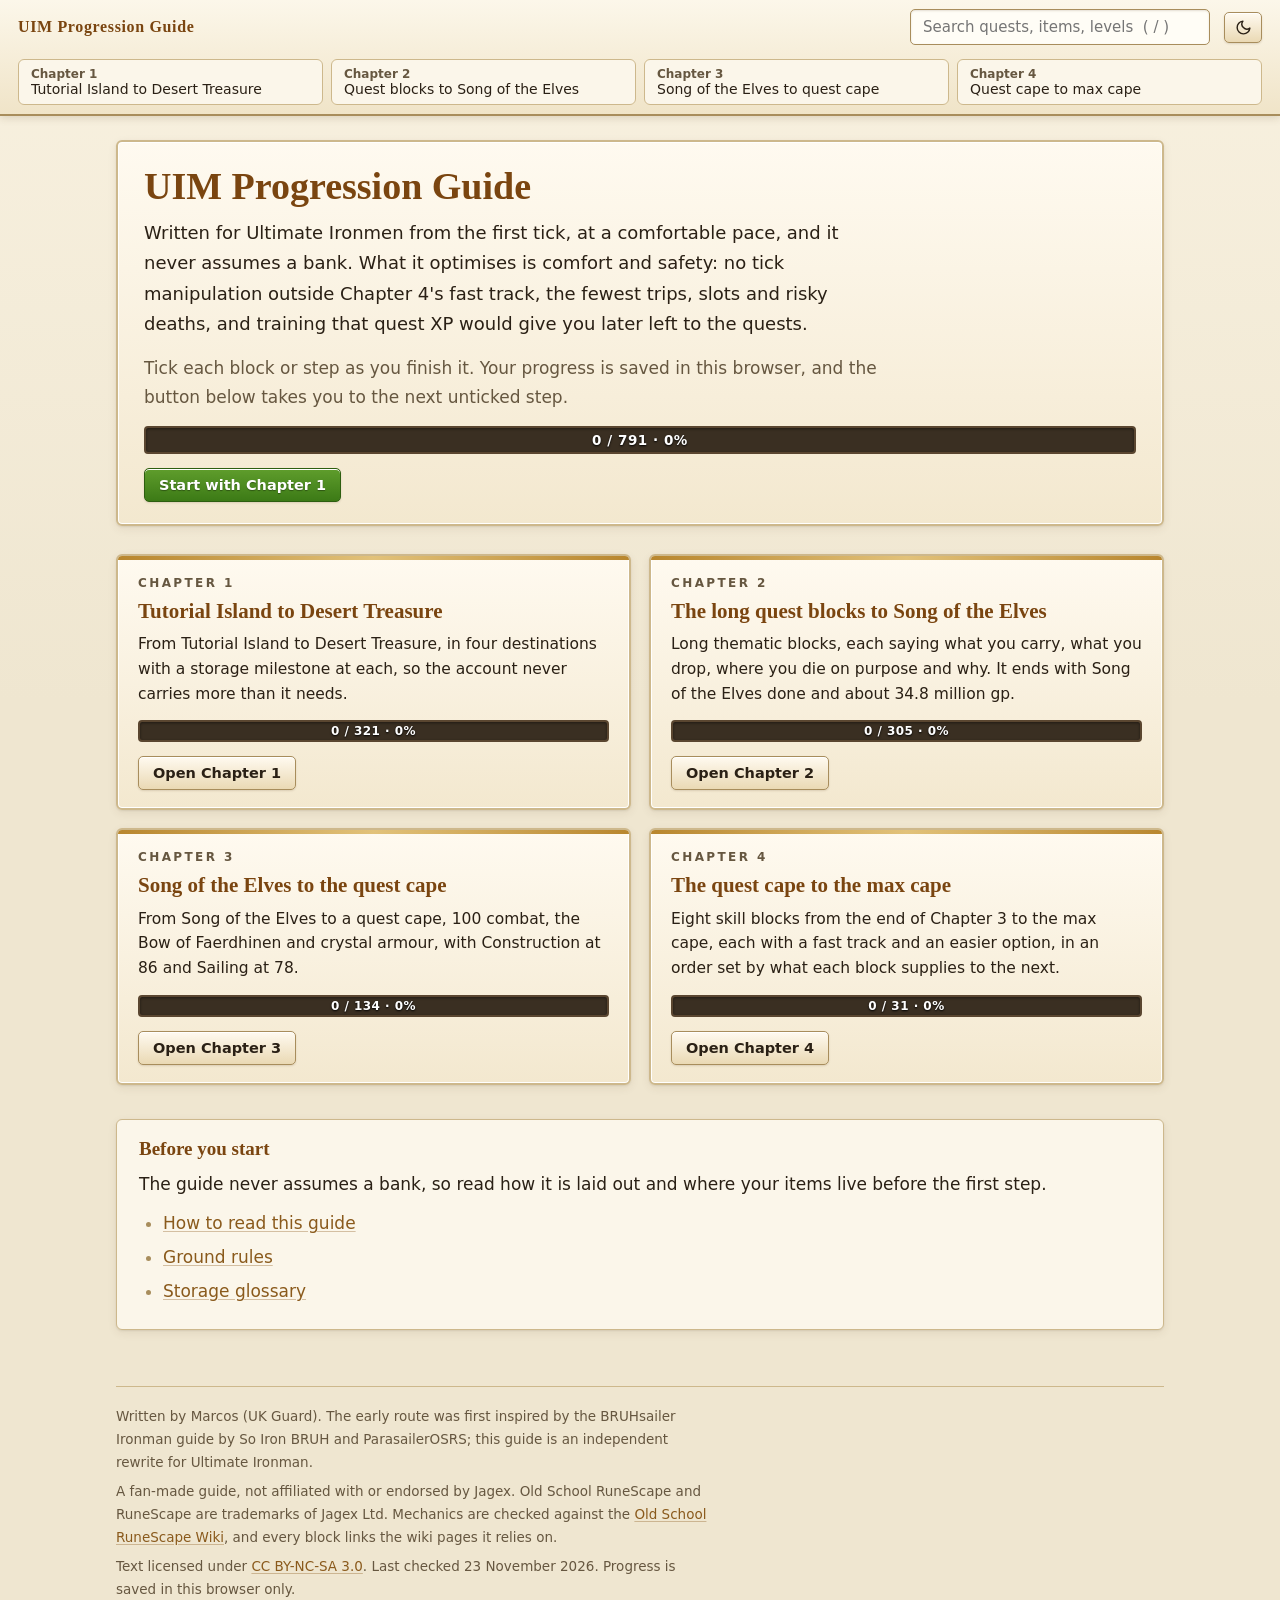
==== index.html @ a01e27e1 "Publish UIM Progression Guide (chapters 1-4) for GitHub Pages Co-Authored-By: Claude Haiku 5.5 <nore" ====
<!DOCTYPE html>
<html lang="en">
<head>
<meta charset="utf-8">
<meta http-equiv="Content-Security-Policy" content="default-src 'self'; script-src 'self'; style-src 'self' https://fonts.googleapis.com; font-src https://fonts.gstatic.com; img-src 'self' data:; connect-src 'self'; object-src 'none'; base-uri 'none'; form-action 'none'; upgrade-insecure-requests">
<meta name="referrer" content="strict-origin-when-cross-origin">
<meta name="viewport" content="width=device-width, initial-scale=1">
<title>UIM Progression Guide: Ultimate Ironman from Tutorial Island to the max cape</title>
<meta name="description" content="A comfort-first Ultimate Ironman progression guide for Old School RuneScape, from Tutorial Island to the max cape, with no bank assumed and every step checked against the OSRS Wiki.">
<meta name="author" content="Marcos (UK Guard)">
<link rel="canonical" href="https://ukguard.github.io/uim-guide/">
<meta property="og:type" content="website">
<meta property="og:site_name" content="UIM Progression Guide">
<meta property="og:title" content="UIM Progression Guide: Ultimate Ironman from Tutorial Island to the max cape">
<meta property="og:description" content="A comfort-first Ultimate Ironman progression guide for Old School RuneScape, from Tutorial Island to the max cape, with no bank assumed and every step checked against the OSRS Wiki.">
<meta property="og:url" content="https://ukguard.github.io/uim-guide/">
<meta name="twitter:card" content="summary">
<meta name="theme-color" content="#efe6d0" media="(prefers-color-scheme: light)">
<meta name="theme-color" content="#16120c" media="(prefers-color-scheme: dark)">
<link rel="icon" href="favicon.svg" type="image/svg+xml">
<script src="assets/theme.js"></script>
<link rel="preconnect" href="https://fonts.googleapis.com">
<link href="https://fonts.googleapis.com/css2?family=Cinzel:wght@600;700&family=Inter:wght@400..700&display=swap" rel="stylesheet">
<link rel="stylesheet" href="assets/style.css">
</head>
<body class="home">
<div class="topbar">
  
  <a class="brand" href="index.html">UIM Progression Guide</a>
  <nav aria-label="Chapters"><a href="chapter-1.html"><span class="cn">Chapter 1</span><span class="ct">Tutorial Island to Desert Treasure</span></a><a href="chapter-2.html"><span class="cn">Chapter 2</span><span class="ct">Quest blocks to Song of the Elves</span></a><a href="chapter-3.html"><span class="cn">Chapter 3</span><span class="ct">Song of the Elves to quest cape</span></a><a href="chapter-4.html"><span class="cn">Chapter 4</span><span class="ct">Quest cape to max cape</span></a></nav>
  <div class="grow"></div>
  <div class="search" role="search"><label class="sr" for="q">Search the guide</label><input id="q" type="search" placeholder="Search quests, items, levels  ( / )" autocomplete="off"><div class="sresults" id="sresults" hidden></div></div>
  <button id="theme" type="button" aria-label="Switch theme"></button>
  
</div>
<main class="main">
  <section class="hero">
    <h1>UIM Progression Guide</h1>
    <p class="lede">Written for Ultimate Ironmen from the first tick, at a comfortable pace, and it never assumes a bank. What it optimises is comfort and safety: no tick manipulation outside Chapter 4's fast track, the fewest trips, slots and risky deaths, and training that quest XP would give you later left to the quests.</p>
    <p>Tick each block or step as you finish it. Your progress is saved in this browser, and the button below takes you to the next unticked step.</p>
    <div class="xpbar" id="allbar"><span class="xpfill"></span><span class="xplabel"></span></div>
    <div class="hero-actions"><a class="btn primary" id="go" href="chapter-1.html">Start with Chapter 1</a></div>
  </section>
  <div class="chgrid"><article class="chcard" data-ch="ch1" data-total="321">
  <span class="kicker">Chapter 1</span>
  <h2>Tutorial Island to Desert Treasure</h2>
  <p>From Tutorial Island to Desert Treasure, in four destinations with a storage milestone at each, so the account never carries more than it needs.</p>
  <div class="xpbar"><span class="xpfill"></span><span class="xplabel"></span></div>
  <a class="btn" href="chapter-1.html">Open Chapter 1</a>
</article><article class="chcard" data-ch="ch2" data-total="305">
  <span class="kicker">Chapter 2</span>
  <h2>The long quest blocks to Song of the Elves</h2>
  <p>Long thematic blocks, each saying what you carry, what you drop, where you die on purpose and why. It ends with Song of the Elves done and about 34.8 million gp.</p>
  <div class="xpbar"><span class="xpfill"></span><span class="xplabel"></span></div>
  <a class="btn" href="chapter-2.html">Open Chapter 2</a>
</article><article class="chcard" data-ch="ch3" data-total="134">
  <span class="kicker">Chapter 3</span>
  <h2>Song of the Elves to the quest cape</h2>
  <p>From Song of the Elves to a quest cape, 100 combat, the Bow of Faerdhinen and crystal armour, with Construction at 86 and Sailing at 78.</p>
  <div class="xpbar"><span class="xpfill"></span><span class="xplabel"></span></div>
  <a class="btn" href="chapter-3.html">Open Chapter 3</a>
</article><article class="chcard" data-ch="ch4" data-total="31">
  <span class="kicker">Chapter 4</span>
  <h2>The quest cape to the max cape</h2>
  <p>Eight skill blocks from the end of Chapter 3 to the max cape, each with a fast track and an easier option, in an order set by what each block supplies to the next.</p>
  <div class="xpbar"><span class="xpfill"></span><span class="xplabel"></span></div>
  <a class="btn" href="chapter-4.html">Open Chapter 4</a>
</article></div>
  <section class="homebox">
    <h2>Before you start</h2>
    <p>The guide never assumes a bank, so read how it is laid out and where your items live before the first step.</p>
    <ul><li><a href="chapter-1.html#ch1-s1-h">How to read this guide</a></li><li><a href="chapter-1.html#ch1-b1-h">Ground rules</a></li><li><a href="chapter-1.html#ch1-b4-h">Storage glossary</a></li></ul>
  </section>
  <footer class="site-footer">
  <p>Written by Marcos (UK Guard). The early route was first inspired by the BRUHsailer Ironman guide by So Iron BRUH and ParasailerOSRS; this guide is an independent rewrite for Ultimate Ironman.</p>
  <p>A fan-made guide, not affiliated with or endorsed by Jagex. Old School RuneScape and RuneScape are trademarks of Jagex Ltd. Mechanics are checked against the <a href="https://oldschool.runescape.wiki/">Old School RuneScape Wiki</a>, and every block links the wiki pages it relies on.</p>
  <p>Text licensed under <a href="https://creativecommons.org/licenses/by-nc-sa/3.0/" rel="license noopener">CC BY-NC-SA 3.0</a>. Last checked 23 November 2026. Progress is saved in this browser only.</p>
</footer>
</main>
<script src="assets/site.js"></script>
<script src="assets/home.js"></script>
</body>
</html>
---- assets/style.css ----
:root{--bg:#efe6d0;--panel:#fbf6ea;--panel2:#f6eedb;--edge:#cdb88c;--edge2:#a88d5c;--gold:#7a4510;--gold2:#8a5a1c;--text:#2a2015;--muted:#665740;--green:#2f7a16;--red:#a8321c;--blue:#2c5687;
  --sans:"Inter",system-ui,-apple-system,"Segoe UI",Roboto,Helvetica,Arial,sans-serif;--serif:Cinzel,Georgia,serif;--shadow:0 1px 2px rgba(80,55,20,.10),0 3px 10px rgba(80,55,20,.08)}
*{box-sizing:border-box}
html{scroll-behavior:smooth;background:var(--bg)}
body{margin:0;background:var(--bg) linear-gradient(#f8f1e0,var(--bg) 700px) no-repeat;color:var(--text);font:17px/1.7 var(--sans);-webkit-font-smoothing:antialiased;text-rendering:optimizeLegibility}
a{color:var(--gold2);text-decoration-color:rgba(138,90,28,.35);text-underline-offset:2px}
a:hover{color:var(--red);text-decoration-color:currentColor}
strong{font-weight:650;color:#21180e}
code{font-family:Consolas,Menlo,monospace;background:var(--panel2);border:1px solid #e3d3ad;padding:0 .3em;border-radius:3px;color:#5a3a12}
::selection{background:#ecd9a6}
.topbar{position:sticky;top:0;z-index:20;display:flex;align-items:center;gap:14px;flex-wrap:wrap;padding:9px 18px;background:linear-gradient(#fcf7ea,#f0e4c8);border-bottom:2px solid var(--edge2);box-shadow:0 2px 8px rgba(80,55,20,.16)}
.topbar .brand{font:700 16px var(--serif);color:var(--gold);letter-spacing:.04em;white-space:nowrap}
.topbar nav{display:flex;gap:2px}
.topbar nav a{padding:3px 9px;border-radius:4px;color:var(--gold2);text-decoration:none;font-weight:600;font-size:15px}
.topbar nav a:hover{background:rgba(184,134,46,.14);color:var(--gold)}
.topbar .grow{flex:1}
button{font:600 13.5px var(--sans);cursor:pointer;color:var(--text);background:linear-gradient(#fffaf0,#ead9b4);border:1px solid var(--edge2);box-shadow:inset 0 1px 0 #fff,0 1px 2px rgba(80,55,20,.15);border-radius:5px;padding:6px 12px;transition:filter .12s}
button:hover{filter:brightness(.96)}
button:active{transform:translateY(1px)}
button:focus-visible{outline:2px solid var(--gold2);outline-offset:2px}
#resume{background:linear-gradient(#5f9d2c,#3c7a16);border-color:#2d5e10;color:#fff;text-shadow:0 1px 1px rgba(0,0,0,.35);box-shadow:inset 0 1px 0 rgba(255,255,255,.3),0 1px 2px rgba(40,60,10,.3)}
#resume:hover{filter:brightness(1.07)}
#reset{color:var(--muted)}
button .sm{display:none}
#menu-toggle{display:none}
.layout{display:flex;align-items:flex-start}
.sidebar{position:sticky;top:56px;width:300px;flex:0 0 300px;height:calc(100vh - 56px);overflow:auto;padding:14px 12px 48px;background:linear-gradient(#f8f0de,#eee2c6);border-right:2px solid var(--edge);scrollbar-width:thin;scrollbar-color:var(--edge) transparent}
.side-title{font:700 12px var(--sans);color:var(--gold);text-transform:uppercase;letter-spacing:.14em;margin:4px 8px 8px}
.toc-ch{margin:16px 6px 6px;padding-bottom:4px;border-bottom:1px solid var(--edge);font:700 15px var(--serif);letter-spacing:.03em}
.toc-ch a{color:var(--gold);text-decoration:none}
.toc-sec{margin:2px 0;border-left:2px solid var(--edge);padding-left:4px}
.toc-sec[open]{border-left-color:#b8862e}
.toc-sec summary{cursor:pointer;list-style:none;padding:4px 6px;border-radius:4px;font-size:14.5px;line-height:1.4}
.toc-sec summary:hover{background:rgba(184,134,46,.12)}
.toc-sec summary::-webkit-details-marker{display:none}
.toc-sec summary::before{content:"\25B8  ";color:var(--muted);font-size:11px}
.toc-sec[open] summary::before{content:"\25BE  "}
.toc-sec summary a{color:var(--text);text-decoration:none;font-weight:500}
.toc-sec ul{list-style:none;margin:2px 0 8px 12px;padding:0}
.toc-sec li{font-size:13.8px;margin:0;line-height:1.4}
.toc-sec li a{display:block;padding:3px 6px;border-radius:4px;color:var(--muted);text-decoration:none}
.toc-sec li a:hover,.toc-sec summary a:hover{color:var(--gold2)}
.toc-sec li a:hover{background:rgba(184,134,46,.12)}
.main{flex:1;min-width:0;padding:24px 36px 90px;max-width:1080px}
.hero{background:linear-gradient(#fffaf0,#f3e8cf);border:2px solid var(--edge);box-shadow:inset 0 0 0 1px #fff,var(--shadow);padding:22px 26px;border-radius:6px;margin-bottom:28px}
.hero h1{font:700 30px/1.2 var(--serif);color:var(--gold);margin:0 0 8px}
.hero p{margin:6px 0 14px;color:var(--muted);max-width:68ch}
.chapter{margin-bottom:64px}
.chap-head{position:relative;background:linear-gradient(#fffaf0,#f3e8cf);border:2px solid var(--edge);box-shadow:inset 0 0 0 1px #fff,var(--shadow);padding:18px 24px 16px;margin:28px 0 20px;border-radius:6px}
.chap-head::before{content:"";position:absolute;left:0;right:0;top:0;height:4px;background:linear-gradient(90deg,#b8862e,#e2c27a,#b8862e);border-radius:4px 4px 0 0}
.chap-head .kicker{font:700 12px var(--sans);letter-spacing:.2em;text-transform:uppercase;color:var(--muted)}
.chap-head h1{font:700 26px/1.25 var(--serif);color:var(--gold);margin:6px 0 6px}
.chap-head .meta{margin:0 0 10px;color:var(--muted);font-size:14.5px}
h2,h3,h4{font-family:var(--sans);scroll-margin-top:72px;line-height:1.3;display:flex;align-items:flex-start;gap:11px}
h2{color:var(--gold);font-size:23px;font-weight:700;margin:40px 0 14px;padding:10px 14px;background:linear-gradient(90deg,#f1e2bf,#fbf6ea 85%);border:1px solid #e3d0a6;border-left:6px solid #b8862e;border-radius:4px;box-shadow:0 1px 3px rgba(80,55,20,.08)}
h3{color:var(--gold2);font-size:19.5px;font-weight:700;margin:30px 0 8px;padding-bottom:6px;border-bottom:1px solid var(--edge)}
h4{color:#46321a;font-size:17px;font-weight:650;margin:18px 0 4px}
.htext{flex:1}
.done .htext{text-decoration:line-through;text-decoration-color:rgba(110,95,71,.6);color:var(--muted);opacity:.75}
.sec{position:relative;margin-bottom:6px}
.block{margin:0 0 12px;padding-left:4px}
.step{margin:0 0 6px 8px;padding:0 0 6px 16px;border-left:2px solid #dccaa0}
.step:has(> h4.done){border-left-color:#8fbf6a}
p{margin:.6em 0}
.chk{display:inline-flex;align-items:center;cursor:pointer;position:relative;top:2px;flex:0 0 auto}
.chk input{position:absolute;opacity:0;width:0;height:0}
.chk .box{width:21px;height:21px;background:linear-gradient(#fffdf7,#efe4c9);border:2px solid var(--edge2);box-shadow:inset 0 1px 2px rgba(80,55,20,.25);position:relative;border-radius:4px;transition:border-color .12s,background .12s}
.chk:hover .box{border-color:var(--gold2)}
.chk input:checked + .box{background:linear-gradient(#f3fbe9,#dcefc6);border-color:#4e8a24}
.chk input:checked + .box::after{content:"";position:absolute;left:5px;top:0;width:6px;height:12px;border-right:3px solid var(--green);border-bottom:3px solid var(--green);transform:rotate(45deg)}
.chk input:focus-visible + .box{outline:2px solid var(--gold2);outline-offset:2px}
.tbl{overflow-x:auto;margin:12px 0 16px;border:1px solid var(--edge2);border-radius:5px;box-shadow:var(--shadow)}
table{border-collapse:collapse;width:100%;font-size:15.5px;background:var(--panel2);font-variant-numeric:tabular-nums}
th{background:linear-gradient(#efdfba,#e5d1a4);color:#4a2c08;text-align:left;font:700 12.5px var(--sans);letter-spacing:.03em;padding:8px 10px;border-bottom:2px solid var(--edge2);white-space:nowrap}
td{padding:7px 10px;border-bottom:1px solid #e3d5b4;vertical-align:top}
tbody tr:last-child td{border-bottom:0}
tbody tr:nth-child(odd) td{background:#fbf6ea}
tbody tr:hover td{background:#f3e7c9}
.flash{background:rgba(236,210,140,.35);box-shadow:0 0 0 3px #c9a24a;border-radius:4px;transition:background 1s,box-shadow 1s}
.rcard{margin:10px 0 14px;border:1px solid #d9c9a3;border-radius:6px;background:#fdf8ec;font-size:16px;overflow:hidden;box-shadow:var(--shadow)}
.rcard .rrow{display:grid;grid-template-columns:136px 1fr;gap:12px;padding:8px 14px;border-top:1px solid #eadfc4}
.rcard .rrow:first-child{border-top:0}
.rcard .rlabel{font:700 12px var(--sans);letter-spacing:.06em;text-transform:uppercase;color:#7a5a1c;padding-top:3px}
.rcard.done{background:#f2f6e9;border-color:#cfdcb8;box-shadow:none}
.rcard.done .rlabel{color:#3c7a1a}
.rcard .rrow.warn{background:#fbeae6}
.rcard .rrow.warn .rlabel{color:#9b2c1c}
.rcard .rrow.alt{background:#eef2f8}
.rcard .rrow.alt .rlabel{color:var(--blue)}
@media(max-width:640px){.rcard .rrow{grid-template-columns:1fr;gap:2px}}
.panel{background:#fffaf0;border:1px solid var(--edge);border-left:4px solid #b8862e;padding:10px 14px;margin:12px 0 14px;border-radius:5px;font-size:16px;box-shadow:var(--shadow)}
.panel-label{font:700 12px var(--sans);letter-spacing:.12em;text-transform:uppercase;color:var(--gold);margin-bottom:3px}
.wikibar{display:flex;flex-wrap:wrap;gap:6px;align-items:center;background:#f2f6e9;border:1px solid #cfdcb8;border-left:4px solid #3c8f1e;padding:8px 12px;margin:12px 0 16px;font-size:13.5px;border-radius:5px}
.wb-label{font:700 12px var(--sans);color:var(--green);text-transform:uppercase;letter-spacing:.08em;margin-right:4px}
.chip{background:#fffdf7;border:1px solid #d9c8a0;padding:1px 9px;border-radius:999px;transition:border-color .12s}
.chip:hover{border-color:var(--gold2)}
.chip a{color:var(--gold2);text-decoration:none}
.qcard{margin:10px 0 12px;padding:9px 14px 10px;border:1px solid var(--edge);border-left:4px solid #b8862e;background:#fffaf0;border-radius:5px;font-size:16px}
.qlabel{display:block;font:700 12px var(--sans);letter-spacing:.07em;text-transform:uppercase;margin-bottom:2px}
.qcard.need{border-left-color:#3d6fa5;background:#f3f6fa;border-color:#c9d6e6}
.qcard.need .qlabel{color:var(--blue)}
.qcard.rew{border-left-color:#3c8f1e;background:#f2f6e9;border-color:#cfdcb8}
.qcard.rew .qlabel{color:var(--green)}
.qcard.risk{border-left-color:var(--red);background:#fbeeea;border-color:#e6c3b9}
.qcard.risk .qlabel{color:var(--red)}
ul,ol{padding-left:24px;margin:.45em 0}
li{margin:.3em 0}
li::marker{color:#a88d5c}
.xpbar{position:relative;height:22px;background:#3a2f22;border:2px solid #5a4630;box-shadow:inset 0 1px 3px rgba(0,0,0,.45);border-radius:4px;overflow:hidden;margin-top:10px}
.xpbar .xpfill{position:absolute;left:0;top:0;bottom:0;width:0;background:linear-gradient(#8fe04d,#3c8f1e 55%,#2d6e15);box-shadow:inset 0 1px 0 rgba(255,255,255,.35);transition:width .3s ease}
.xpbar .xplabel{position:absolute;inset:0;display:flex;align-items:center;justify-content:center;font:700 12px var(--sans);color:#fff;text-shadow:0 1px 2px #000;letter-spacing:.04em;font-variant-numeric:tabular-nums}
.xpbar.mini{display:block;height:14px;margin:4px 0 2px 2px;max-width:240px;border-width:1px;border-radius:3px}
.xpbar.mini .xplabel{font-size:10px}
.hero .xpbar{height:28px}
.hero .xpbar .xplabel{font-size:13.5px}
.footer{margin-top:56px;padding:16px 0;color:var(--muted);font-size:13.5px;border-top:1px solid var(--edge)}
.empty{display:none}
@media (max-width:900px){
  #menu-toggle{display:inline-block}
  .sidebar{position:fixed;left:0;top:0;height:100vh;transform:translateX(-102%);transition:transform .2s;z-index:30;width:86vw;flex-basis:auto;box-shadow:4px 0 16px rgba(80,55,20,.3)}
  .sidebar.open{transform:none}
  .main{padding:14px 14px 64px}
  .topbar{padding:8px 12px;gap:10px}
  .topbar .grow{display:none}
  .hero{padding:16px 18px}
  .hero h1{font-size:24px}
  .chap-head h1{font-size:22px}
  h2{font-size:20px}
  .step{margin-left:4px;padding-left:12px}
}
@media (max-width:640px){
  .topbar{flex-wrap:nowrap;gap:8px}
  .topbar nav,.topbar .brand{display:none}
  #resume{margin-left:auto}
  button .lg{display:none} button .sm{display:inline}
}
/* ---- site additions: search, theme, home, chapter nav ---- */
.sr{position:absolute;width:1px;height:1px;overflow:hidden;clip:rect(0 0 0 0);white-space:nowrap}
.topbar .brand{text-decoration:none}
.topbar nav{order:5;flex-basis:100%;display:grid;grid-template-columns:repeat(4,minmax(0,1fr));gap:8px}
.topbar nav a{display:block;padding:7px 12px;border:1px solid var(--edge);border-radius:6px;background:var(--panel);text-decoration:none;color:var(--text);line-height:1.3;min-width:0}
.topbar nav a:hover{border-color:var(--gold2);background:var(--panel2)}
.topbar nav .cn{display:block;font:600 12px var(--sans);color:var(--muted)}
.topbar nav .ct{display:block;font:500 14px var(--sans);white-space:nowrap;overflow:hidden;text-overflow:ellipsis}
.topbar nav a[aria-current="page"]{background:var(--gold2);border-color:var(--gold2);color:#fff}
.topbar nav a[aria-current="page"] .cn{color:#fff;opacity:.9}
:root[data-theme="dark"] .topbar nav a[aria-current="page"]{color:#1b160e}
:root[data-theme="dark"] .topbar nav a[aria-current="page"] .cn{color:#1b160e}
.search{position:relative;flex:0 1 300px}
.search input{width:100%;height:36px;border:1px solid var(--edge2);border-radius:5px;padding:0 12px;font:15px var(--sans);color:var(--text);background:#fffdf6;box-shadow:inset 0 1px 2px rgba(80,55,20,.15)}
.search input:focus-visible{outline:2px solid var(--gold2);outline-offset:1px}
.sresults{position:absolute;right:0;top:42px;width:min(560px,92vw);max-height:70vh;overflow:auto;background:var(--panel);border:1px solid var(--edge2);border-radius:6px;box-shadow:0 8px 28px rgba(60,40,10,.28);padding:6px;z-index:40}
.sres{display:block;padding:9px 11px;border-radius:5px;text-decoration:none;color:var(--text)}
.sres:hover,.sres:focus-visible{background:rgba(184,134,46,.16);outline:none}
.sres-p{display:block;font-size:12px;color:var(--muted)}
.sres-t{display:block;font-weight:650;color:var(--gold2);font-size:15px;line-height:1.35}
.sres-x{display:block;font-size:13.5px;line-height:1.45;color:var(--muted);margin-top:2px}
.sres mark{background:#ecd9a6;color:inherit;border-radius:2px;padding:0 1px}
.sempty{padding:12px;color:var(--muted);font-size:14px}
#theme{width:38px;padding:6px 0;display:inline-flex;align-items:center;justify-content:center}
#theme svg{width:17px;height:17px}
.chapnav{display:grid;grid-template-columns:repeat(2,minmax(0,1fr));gap:12px;margin:40px 0 0}
.chapnav a{display:block;padding:14px 18px;background:linear-gradient(#fffaf0,#f3e8cf);border:2px solid var(--edge);border-radius:6px;text-decoration:none;color:var(--text)}
.chapnav a:hover{border-color:var(--gold2)}
.chapnav .k{display:block;font:700 12px var(--sans);letter-spacing:.12em;text-transform:uppercase;color:var(--muted)}
.chapnav .n{font:700 17px var(--serif);color:var(--gold)}
.chapnav .next{text-align:right;grid-column:2}
.side-chapters{display:flex;gap:6px;margin:2px 6px 10px}
.side-chapters a{flex:1;text-align:center;padding:5px 0;border:1px solid var(--edge);border-radius:4px;font:600 13px var(--sans);color:var(--gold2);text-decoration:none;background:var(--panel)}
.side-chapters a[aria-current="page"]{background:var(--gold2);border-color:var(--gold2);color:#fff}
.home .main{max-width:1120px;margin:0 auto}
.home .hero h1{font-size:38px}
.home .hero .lede{font-size:18px;color:var(--text);max-width:64ch}
.hero-actions{display:flex;flex-wrap:wrap;gap:10px;margin-top:14px;align-items:center}
.btn{display:inline-block;font:600 14.5px var(--sans);text-decoration:none;color:var(--text);background:linear-gradient(#fffaf0,#ead9b4);border:1px solid var(--edge2);border-radius:5px;padding:8px 14px;box-shadow:inset 0 1px 0 #fff,0 1px 2px rgba(80,55,20,.15)}
.btn.primary{background:linear-gradient(#5f9d2c,#3c7a16);border-color:#2d5e10;color:#fff;text-shadow:0 1px 1px rgba(0,0,0,.35)}
.chgrid{display:grid;grid-template-columns:repeat(2,minmax(0,1fr));gap:18px;margin:8px 0 34px}
.chcard{position:relative;display:flex;flex-direction:column;gap:8px;background:linear-gradient(#fffaf0,#f3e8cf);border:2px solid var(--edge);box-shadow:inset 0 0 0 1px #fff,var(--shadow);border-radius:6px;padding:20px 20px 18px}
.chcard::before{content:"";position:absolute;left:0;right:0;top:0;height:4px;background:linear-gradient(90deg,#b8862e,#e2c27a,#b8862e);border-radius:4px 4px 0 0}
.chcard .kicker{font:700 12px var(--sans);letter-spacing:.2em;text-transform:uppercase;color:var(--muted)}
.chcard h2{all:unset;display:block;font:700 21px/1.25 var(--serif);color:var(--gold)}
.chcard p{margin:0;color:var(--text);font-size:15.5px;line-height:1.6;flex:1}
.chcard .xpbar{margin-top:6px}
.chcard .btn{align-self:flex-start;margin-top:6px}
.homebox{background:var(--panel);border:1px solid var(--edge);border-radius:6px;padding:18px 22px;margin-bottom:22px;box-shadow:var(--shadow)}
.homebox h2{all:unset;display:block;font:700 19px var(--serif);color:var(--gold);margin-bottom:6px}
.homebox ul{margin:6px 0 0}
.site-footer{border-top:1px solid var(--edge);margin-top:56px;padding:18px 0 8px;color:var(--muted);font-size:13.5px;display:flex;flex-wrap:wrap;gap:6px 24px;justify-content:space-between}
.site-footer p{margin:0;max-width:70ch}
@media (max-width:900px){.chgrid{grid-template-columns:minmax(0,1fr)}.home .hero h1{font-size:28px}}
@media (max-width:640px){.topbar nav{display:flex;overflow-x:auto;gap:6px;scrollbar-width:thin}.topbar nav a{flex:0 0 150px}.topbar{flex-wrap:wrap}.search{order:10;flex:1 1 100%}.home .topbar .brand{display:inline}.chapnav{grid-template-columns:minmax(0,1fr)}.chapnav .next{grid-column:1}}

/* ---- dark theme: same parchment idea at night ---- */
:root[data-theme="dark"]{color-scheme:dark;--bg:#16120c;--panel:#211b12;--panel2:#2a2217;--edge:#4c3e27;--edge2:#6d5734;--gold:#e6bd6a;--gold2:#dcae58;--text:#ece3cf;--muted:#b8a98c;--green:#8fd16a;--red:#f0907a;--blue:#93b8e8;--shadow:0 1px 2px rgba(0,0,0,.4),0 3px 10px rgba(0,0,0,.3)}
:root[data-theme="dark"] html,:root[data-theme="dark"]{background:var(--bg)}
:root[data-theme="dark"] body{background:var(--bg) linear-gradient(#1d1810,var(--bg) 700px) no-repeat}
:root[data-theme="dark"] strong{color:#fbf3e0}
:root[data-theme="dark"] code{background:var(--panel2);border-color:var(--edge);color:#f0d9a8}
:root[data-theme="dark"] ::selection{background:#5a4520}
:root[data-theme="dark"] a{color:var(--gold2);text-decoration-color:rgba(220,174,88,.4)}
:root[data-theme="dark"] a:hover{color:#f3cf87}
:root[data-theme="dark"] .topbar{background:linear-gradient(#251e14,#1b160e);border-bottom-color:var(--edge2);box-shadow:0 2px 8px rgba(0,0,0,.5)}
:root[data-theme="dark"] button,:root[data-theme="dark"] .btn{background:linear-gradient(#2e261a,#241d13);border-color:var(--edge2);color:var(--text);box-shadow:inset 0 1px 0 rgba(255,255,255,.06),0 1px 2px rgba(0,0,0,.4)}
:root[data-theme="dark"] #resume,:root[data-theme="dark"] .btn.primary{background:linear-gradient(#4f8a24,#346b12);border-color:#2d5e10;color:#fff}
:root[data-theme="dark"] .sidebar{background:linear-gradient(#1f1910,#18130c);border-right-color:var(--edge)}
:root[data-theme="dark"] .hero,:root[data-theme="dark"] .chap-head,:root[data-theme="dark"] .chcard,:root[data-theme="dark"] .chapnav a{background:linear-gradient(#262016,#1f1911);border-color:var(--edge);box-shadow:inset 0 0 0 1px rgba(255,255,255,.04),var(--shadow)}
:root[data-theme="dark"] h2{background:linear-gradient(90deg,#2d2416,#211b12 85%);border-color:var(--edge)}
:root[data-theme="dark"] h4{color:#f1dfba}
:root[data-theme="dark"] .step{border-left-color:#4c3e27}
:root[data-theme="dark"] .step:has(> h4.done){border-left-color:#4f8a24}
:root[data-theme="dark"] .done .htext{text-decoration-color:rgba(184,169,140,.6)}
:root[data-theme="dark"] .chk .box{background:linear-gradient(#2b2318,#211b12);border-color:var(--edge2);box-shadow:inset 0 1px 2px rgba(0,0,0,.5)}
:root[data-theme="dark"] .chk input:checked + .box{background:linear-gradient(#2a3a1c,#203015);border-color:#6fae43}
:root[data-theme="dark"] table{background:var(--panel2)}
:root[data-theme="dark"] th{background:linear-gradient(#3a2f1d,#302716);color:#f1dfba;border-bottom-color:var(--edge2)}
:root[data-theme="dark"] td{border-bottom-color:#3a2f1e}
:root[data-theme="dark"] tbody tr:nth-child(odd) td{background:#251f15}
:root[data-theme="dark"] tbody tr:hover td{background:#30281a}
:root[data-theme="dark"] .rcard{background:#221c13;border-color:var(--edge)}
:root[data-theme="dark"] .rcard .rrow{border-top-color:#3a2f1e}
:root[data-theme="dark"] .rcard .rlabel{color:#e0b867}
:root[data-theme="dark"] .rcard.done{background:#1d2616;border-color:#3d5a26}
:root[data-theme="dark"] .rcard.done .rlabel{color:var(--green)}
:root[data-theme="dark"] .rcard .rrow.warn{background:#3a1c16}
:root[data-theme="dark"] .rcard .rrow.warn .rlabel{color:#ff9f8a}
:root[data-theme="dark"] .rcard .rrow.alt{background:#1a2230}
:root[data-theme="dark"] .rcard .rrow.alt .rlabel{color:var(--blue)}
:root[data-theme="dark"] .panel,:root[data-theme="dark"] .qcard,:root[data-theme="dark"] .homebox{background:#221c13;border-color:var(--edge)}
:root[data-theme="dark"] .panel,:root[data-theme="dark"] .qcard{border-left-color:#b8862e}
:root[data-theme="dark"] .qcard.need{background:#1a2230;border-color:#34465f;border-left-color:#5b88c0}
:root[data-theme="dark"] .qcard.rew,:root[data-theme="dark"] .wikibar{background:#1d2616;border-color:#3d5a26;border-left-color:#5aa030}
:root[data-theme="dark"] .qcard.risk{background:#331b15;border-color:#5e3326;border-left-color:#e06a50}
:root[data-theme="dark"] .chip{background:#2a2217;border-color:var(--edge)}
:root[data-theme="dark"] .search input{background:#1a150e;color:var(--text);border-color:var(--edge2)}
:root[data-theme="dark"] .sres mark{background:#6b5222}
:root[data-theme="dark"] .flash{background:rgba(220,174,88,.18);box-shadow:0 0 0 3px #b8862e}
:root[data-theme="dark"] li::marker{color:#9b8258}
:root[data-theme="dark"] .side-chapters a[aria-current="page"]{color:#1b160e}
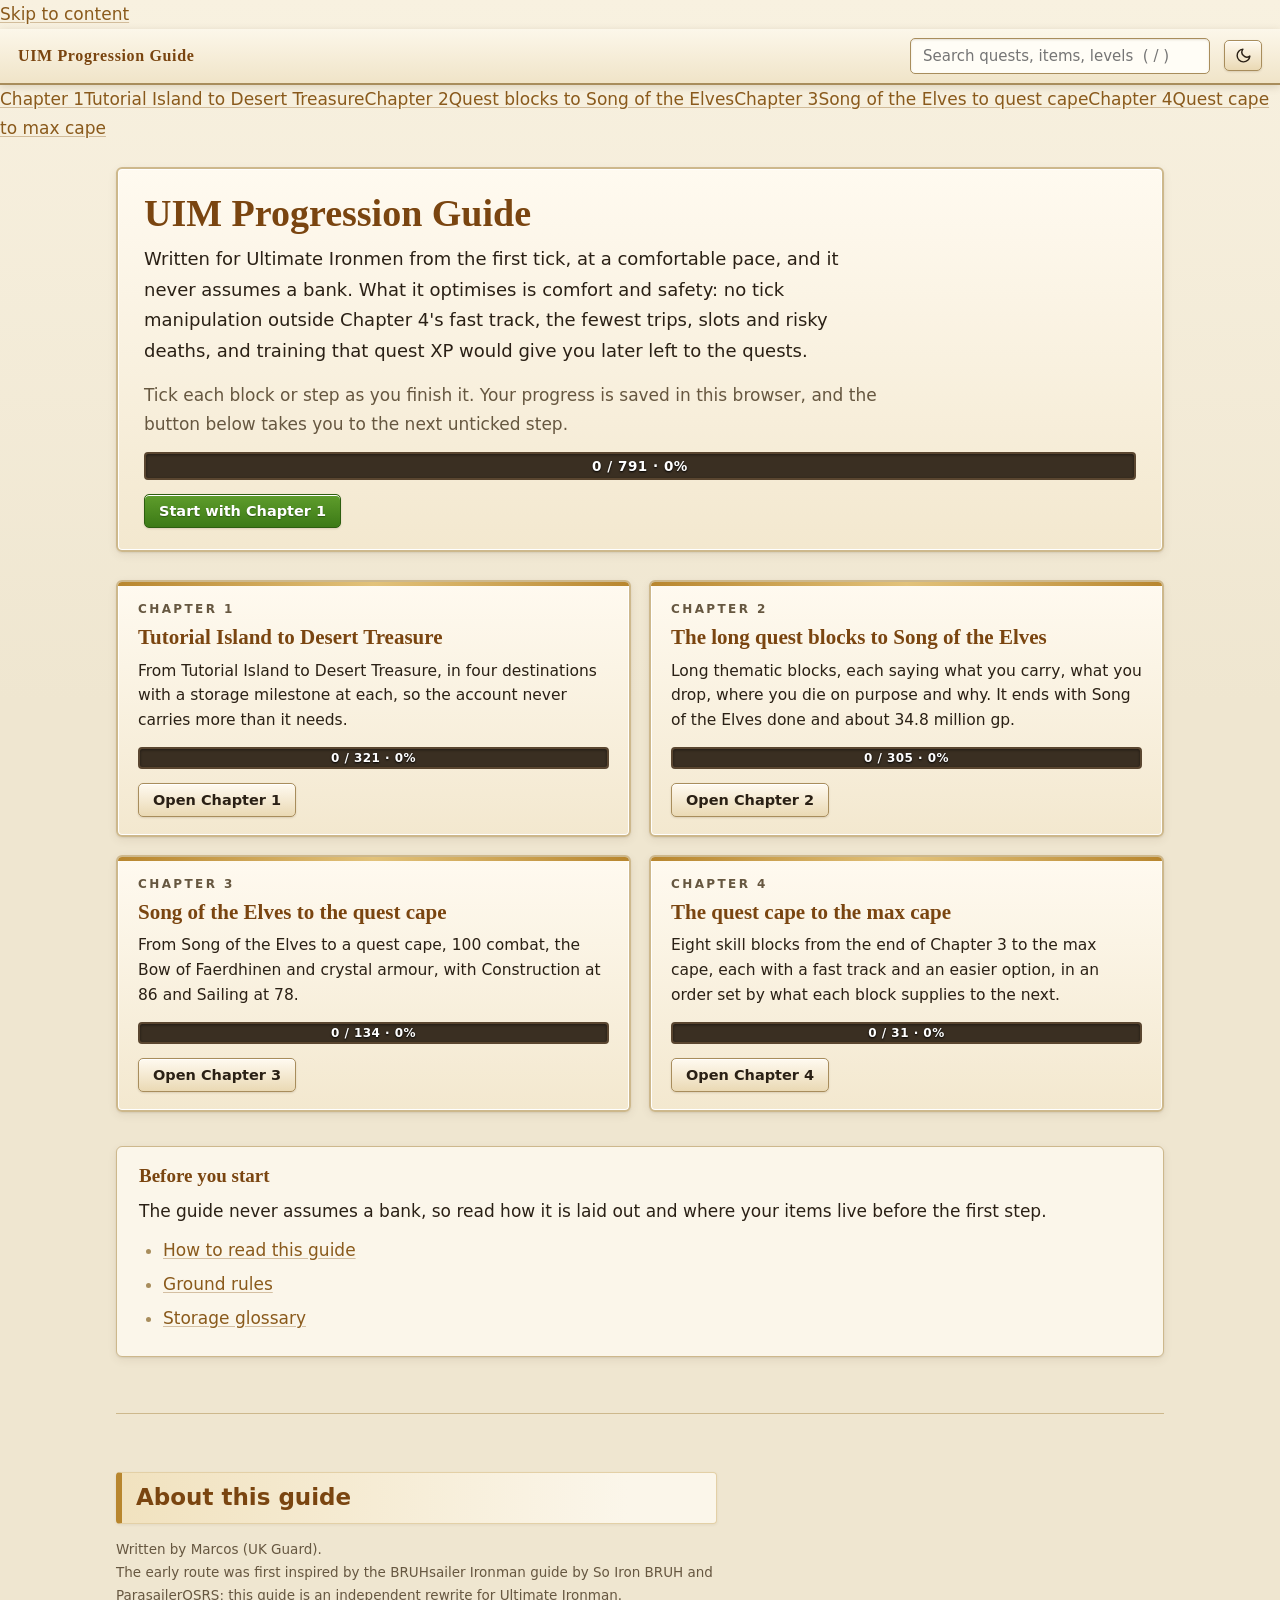
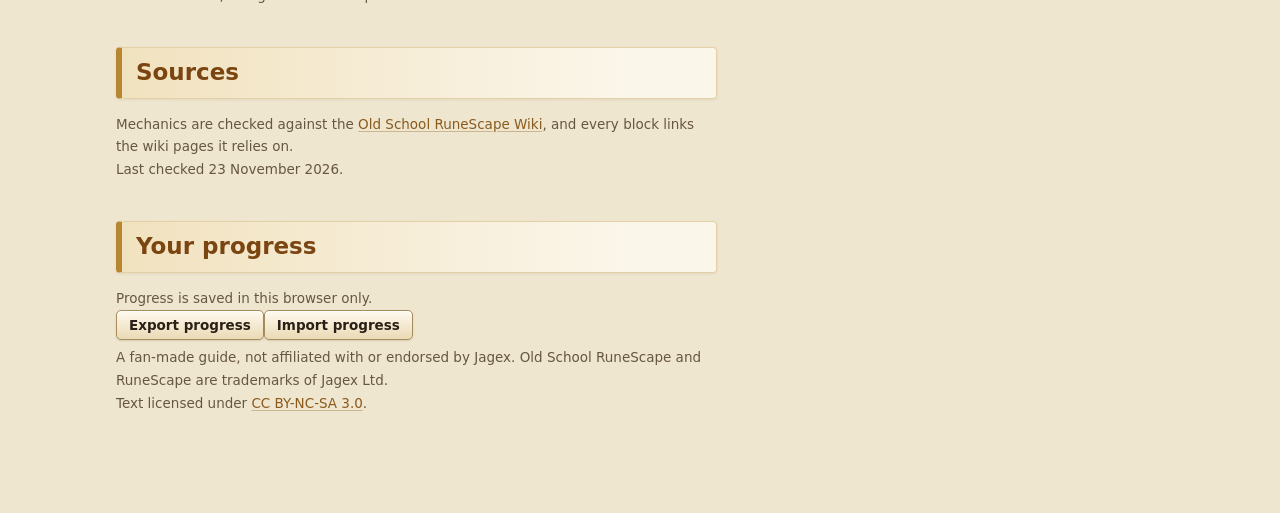
==== commit 87d148d4: "Add files via upload -Ajuste visual das paginas e menus -Melhor centralização das paginas" ====
--- a/index.html
+++ b/index.html
@@ -8,13 +8,18 @@
 <title>UIM Progression Guide: Ultimate Ironman from Tutorial Island to the max cape</title>
 <meta name="description" content="A comfort-first Ultimate Ironman progression guide for Old School RuneScape, from Tutorial Island to the max cape, with no bank assumed and every step checked against the OSRS Wiki.">
 <meta name="author" content="Marcos (UK Guard)">
-<link rel="canonical" href="https://ukguard.github.io/uim-guide/">
+<link rel="canonical" href="https://uimguide.github.io/uim-guide/">
 <meta property="og:type" content="website">
 <meta property="og:site_name" content="UIM Progression Guide">
 <meta property="og:title" content="UIM Progression Guide: Ultimate Ironman from Tutorial Island to the max cape">
 <meta property="og:description" content="A comfort-first Ultimate Ironman progression guide for Old School RuneScape, from Tutorial Island to the max cape, with no bank assumed and every step checked against the OSRS Wiki.">
-<meta property="og:url" content="https://ukguard.github.io/uim-guide/">
-<meta name="twitter:card" content="summary">
+<meta property="og:url" content="https://uimguide.github.io/uim-guide/">
+<meta property="og:image" content="https://uimguide.github.io/uim-guide/og-image.png">
+<meta property="og:image:width" content="1200">
+<meta property="og:image:height" content="630">
+<meta property="og:image:alt" content="UIM Progression Guide: an Ultimate Ironman route for Old School RuneScape, from the first tick to the max cape.">
+<meta name="twitter:card" content="summary_large_image">
+<meta name="twitter:image" content="https://uimguide.github.io/uim-guide/og-image.png">
 <meta name="theme-color" content="#efe6d0" media="(prefers-color-scheme: light)">
 <meta name="theme-color" content="#16120c" media="(prefers-color-scheme: dark)">
 <link rel="icon" href="favicon.svg" type="image/svg+xml">
@@ -24,16 +29,17 @@
 <link rel="stylesheet" href="assets/style.css">
 </head>
 <body class="home">
+<a class="skip" href="#main">Skip to content</a>
 <div class="topbar">
   
   <a class="brand" href="index.html">UIM Progression Guide</a>
-  <nav aria-label="Chapters"><a href="chapter-1.html"><span class="cn">Chapter 1</span><span class="ct">Tutorial Island to Desert Treasure</span></a><a href="chapter-2.html"><span class="cn">Chapter 2</span><span class="ct">Quest blocks to Song of the Elves</span></a><a href="chapter-3.html"><span class="cn">Chapter 3</span><span class="ct">Song of the Elves to quest cape</span></a><a href="chapter-4.html"><span class="cn">Chapter 4</span><span class="ct">Quest cape to max cape</span></a></nav>
   <div class="grow"></div>
   <div class="search" role="search"><label class="sr" for="q">Search the guide</label><input id="q" type="search" placeholder="Search quests, items, levels  ( / )" autocomplete="off"><div class="sresults" id="sresults" hidden></div></div>
   <button id="theme" type="button" aria-label="Switch theme"></button>
   
 </div>
-<main class="main">
+<nav class="chapbar" aria-label="Chapters"><a href="chapter-1.html" title="Chapter 1: Tutorial Island to Desert Treasure"><span class="cn">Chapter 1</span><span class="ct">Tutorial Island to Desert Treasure</span></a><a href="chapter-2.html" title="Chapter 2: Quest blocks to Song of the Elves"><span class="cn">Chapter 2</span><span class="ct">Quest blocks to Song of the Elves</span></a><a href="chapter-3.html" title="Chapter 3: Song of the Elves to quest cape"><span class="cn">Chapter 3</span><span class="ct">Song of the Elves to quest cape</span></a><a href="chapter-4.html" title="Chapter 4: Quest cape to max cape"><span class="cn">Chapter 4</span><span class="ct">Quest cape to max cape</span></a></nav>
+<main class="main" id="main" tabindex="-1">
   <section class="hero">
     <h1>UIM Progression Guide</h1>
     <p class="lede">Written for Ultimate Ironmen from the first tick, at a comfortable pace, and it never assumes a bank. What it optimises is comfort and safety: no tick manipulation outside Chapter 4's fast track, the fewest trips, slots and risky deaths, and training that quest XP would give you later left to the quests.</p>
@@ -72,12 +78,32 @@
     <ul><li><a href="chapter-1.html#ch1-s1-h">How to read this guide</a></li><li><a href="chapter-1.html#ch1-b1-h">Ground rules</a></li><li><a href="chapter-1.html#ch1-b4-h">Storage glossary</a></li></ul>
   </section>
   <footer class="site-footer">
-  <p>Written by Marcos (UK Guard). The early route was first inspired by the BRUHsailer Ironman guide by So Iron BRUH and ParasailerOSRS; this guide is an independent rewrite for Ultimate Ironman.</p>
-  <p>A fan-made guide, not affiliated with or endorsed by Jagex. Old School RuneScape and RuneScape are trademarks of Jagex Ltd. Mechanics are checked against the <a href="https://oldschool.runescape.wiki/">Old School RuneScape Wiki</a>, and every block links the wiki pages it relies on.</p>
-  <p>Text licensed under <a href="https://creativecommons.org/licenses/by-nc-sa/3.0/" rel="license noopener">CC BY-NC-SA 3.0</a>. Last checked 23 November 2026. Progress is saved in this browser only.</p>
+  <div class="sf-grid">
+    <section class="sf-col" aria-labelledby="sf-about">
+      <h2 class="sf-h" id="sf-about">About this guide</h2>
+      <p>Written by Marcos (UK Guard).</p>
+      <p>The early route was first inspired by the BRUHsailer Ironman guide by So Iron BRUH and ParasailerOSRS; this guide is an independent rewrite for Ultimate Ironman.</p>
+    </section>
+    <section class="sf-col" aria-labelledby="sf-sources">
+      <h2 class="sf-h" id="sf-sources">Sources</h2>
+      <p>Mechanics are checked against the <a href="https://oldschool.runescape.wiki/">Old School RuneScape Wiki</a>, and every block links the wiki pages it relies on.</p>
+      <p class="sf-meta">Last checked 23 November 2026.</p>
+    </section>
+    <section class="sf-col" aria-labelledby="sf-progress">
+      <h2 class="sf-h" id="sf-progress">Your progress</h2>
+      <p>Progress is saved in this browser only.</p>
+      <div class="sf-actions"><button type="button" data-progress="export">Export progress</button><button type="button" data-progress="import">Import progress</button><input type="file" id="progress-file" accept=".json,application/json" hidden></div>
+      <p class="sf-status" id="progress-status" role="status" aria-live="polite"></p>
+    </section>
+  </div>
+  <div class="sf-legal">
+    <p>A fan-made guide, not affiliated with or endorsed by Jagex. Old School RuneScape and RuneScape are trademarks of Jagex Ltd.</p>
+    <p>Text licensed under <a href="https://creativecommons.org/licenses/by-nc-sa/3.0/" rel="license noopener">CC BY-NC-SA 3.0</a>.</p>
+  </div>
 </footer>
 </main>
 <script src="assets/site.js"></script>
 <script src="assets/home.js"></script>
+<script src="assets/ux.js"></script>
 </body>
 </html>
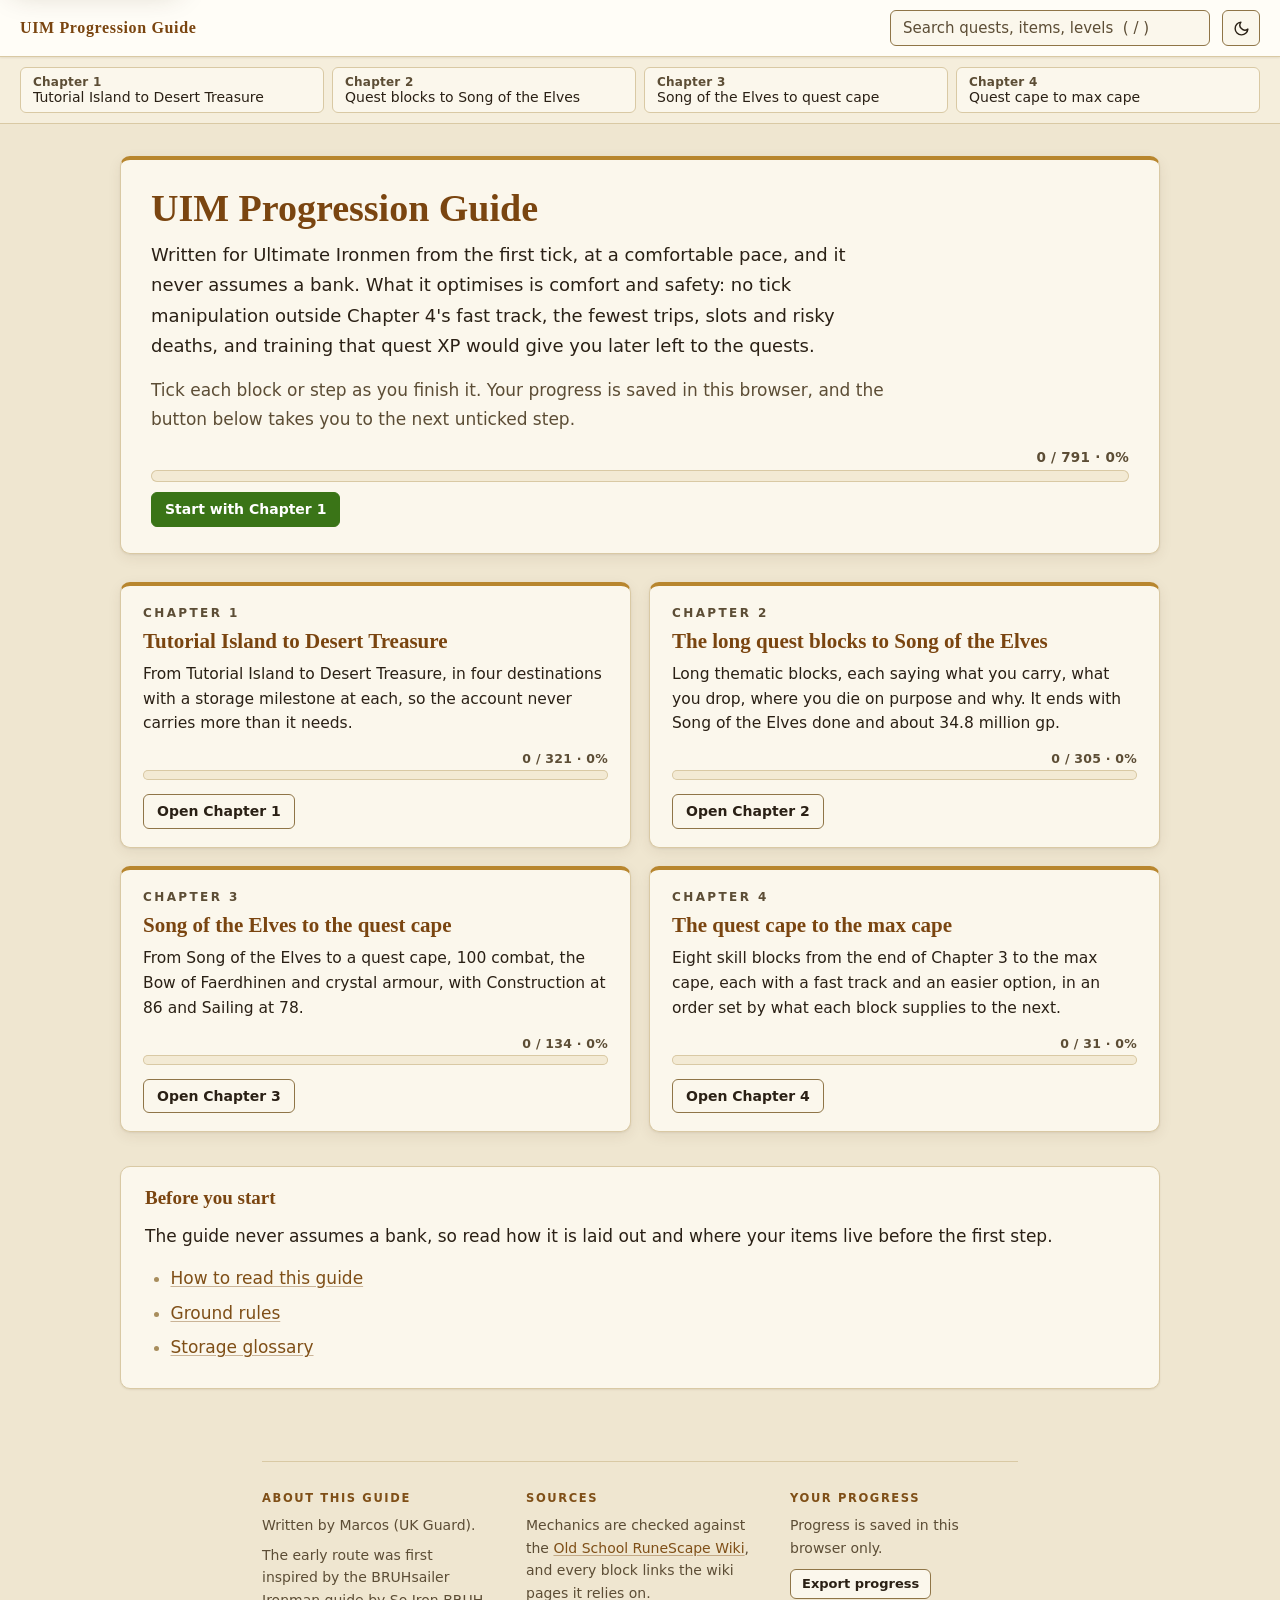
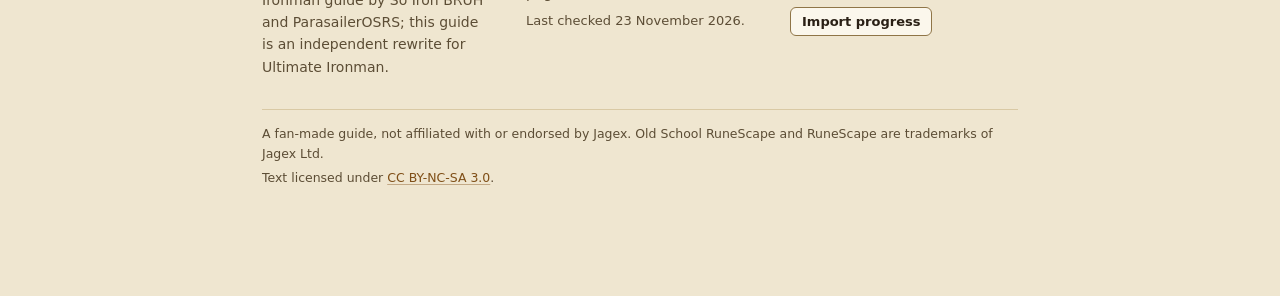
==== commit 5654b8bc: "Add files via upload" ====
--- a/index.html
+++ b/index.html
@@ -22,7 +22,9 @@
 <meta name="twitter:image" content="https://uimguide.github.io/uim-guide/og-image.png">
 <meta name="theme-color" content="#efe6d0" media="(prefers-color-scheme: light)">
 <meta name="theme-color" content="#16120c" media="(prefers-color-scheme: dark)">
+<link rel="icon" href="favicon-32.png" sizes="32x32" type="image/png">
 <link rel="icon" href="favicon.svg" type="image/svg+xml">
+<link rel="apple-touch-icon" href="apple-touch-icon.png">
 <script src="assets/theme.js"></script>
 <link rel="preconnect" href="https://fonts.googleapis.com">
 <link href="https://fonts.googleapis.com/css2?family=Cinzel:wght@600;700&family=Inter:wght@400..700&display=swap" rel="stylesheet">
--- a/assets/style.css
+++ b/assets/style.css
@@ -1,238 +1,389 @@
-:root{--bg:#efe6d0;--panel:#fbf6ea;--panel2:#f6eedb;--edge:#cdb88c;--edge2:#a88d5c;--gold:#7a4510;--gold2:#8a5a1c;--text:#2a2015;--muted:#665740;--green:#2f7a16;--red:#a8321c;--blue:#2c5687;
-  --sans:"Inter",system-ui,-apple-system,"Segoe UI",Roboto,Helvetica,Arial,sans-serif;--serif:Cinzel,Georgia,serif;--shadow:0 1px 2px rgba(80,55,20,.10),0 3px 10px rgba(80,55,20,.08)}
-*{box-sizing:border-box}
-html{scroll-behavior:smooth;background:var(--bg)}
-body{margin:0;background:var(--bg) linear-gradient(#f8f1e0,var(--bg) 700px) no-repeat;color:var(--text);font:17px/1.7 var(--sans);-webkit-font-smoothing:antialiased;text-rendering:optimizeLegibility}
-a{color:var(--gold2);text-decoration-color:rgba(138,90,28,.35);text-underline-offset:2px}
-a:hover{color:var(--red);text-decoration-color:currentColor}
-strong{font-weight:650;color:#21180e}
-code{font-family:Consolas,Menlo,monospace;background:var(--panel2);border:1px solid #e3d3ad;padding:0 .3em;border-radius:3px;color:#5a3a12}
-::selection{background:#ecd9a6}
-.topbar{position:sticky;top:0;z-index:20;display:flex;align-items:center;gap:14px;flex-wrap:wrap;padding:9px 18px;background:linear-gradient(#fcf7ea,#f0e4c8);border-bottom:2px solid var(--edge2);box-shadow:0 2px 8px rgba(80,55,20,.16)}
-.topbar .brand{font:700 16px var(--serif);color:var(--gold);letter-spacing:.04em;white-space:nowrap}
-.topbar nav{display:flex;gap:2px}
-.topbar nav a{padding:3px 9px;border-radius:4px;color:var(--gold2);text-decoration:none;font-weight:600;font-size:15px}
-.topbar nav a:hover{background:rgba(184,134,46,.14);color:var(--gold)}
+/* UIM Progression Guide: site stylesheet.
+   Generated into assets/style.css by build_site.py. Edit this file, not assets/style.css.
+   Every colour comes from the tokens below; the dark theme only redefines tokens. */
+
+/* ---------- 1. Tokens ---------- */
+:root{
+  color-scheme:light;
+  /* surfaces, from the page up */
+  --bg:#efe6d0; --side:#f5eedc; --surface:#fbf7ec; --sunken:#f3ead4; --elevated:#fffdf7;
+  /* lines */
+  --border:#d9c9a4; --border-strong:#a88d5c; --control:#8f7547; --rule:#b8862e;
+  /* text */
+  --text:#2a2015; --text-strong:#21180e; --muted:#5c4d35; --accent:#7a4510; --accent-2:#7f4f17; --link:#7f4f17;
+  /* status: text, tint, line */
+  --success:#2c6b12; --success-bg:#e7efd9; --success-line:#b9cf9a; --success-mark:#3c8f1e;
+  --danger:#9e2d18; --danger-bg:#f8e4dd; --danger-line:#e2b4a6; --danger-mark:#b8371e; --danger-solid:#b8371e;
+  --info:#2a5282; --info-bg:#e6edf5; --info-line:#bccbe0; --info-mark:#3d6fa5;
+  --warning:#8a5300; --warning-bg:#f8edd5; --warning-line:#e3c98f;
+  /* actions */
+  --primary:#3a7417; --on-primary:#fff; --current:#7f4f17; --on-current:#fff;
+  --hover:rgba(184,134,46,.12); --mark:#ecd9a6; --focus:#7f4f17;
+  --shadow-sm:0 1px 2px rgba(80,55,20,.10); --shadow:0 1px 2px rgba(80,55,20,.08),0 4px 14px rgba(80,55,20,.08);
+  --shadow-pop:0 10px 30px rgba(60,40,10,.22);
+  /* type */
+  --sans:"Inter",system-ui,-apple-system,"Segoe UI",Roboto,Helvetica,Arial,sans-serif;
+  --serif:Cinzel,Georgia,serif; --mono:Consolas,Menlo,monospace;
+  /* layout */
+  --topbar-h:58px; --side-w:18.75rem; --measure:35em; --wide:54em; --radius:6px; --radius-lg:10px;
+}
+:root[data-theme="dark"]{
+  color-scheme:dark;
+  --bg:#16120c; --side:#1a150e; --surface:#211b12; --sunken:#1c170f; --elevated:#2a2218;
+  --border:#3d3222; --border-strong:#6d5734; --control:#8a7046; --rule:#b8862e;
+  --text:#ece3cf; --text-strong:#fbf3e0; --muted:#b4a587; --accent:#e6bd6a; --accent-2:#dcae58; --link:#e3b866;
+  --success:#94d070; --success-bg:#1c2716; --success-line:#3d5a26; --success-mark:#5aa030;
+  --danger:#f29a85; --danger-bg:#341a12; --danger-line:#6a3324; --danger-mark:#e06a50; --danger-solid:#a8321c;
+  --info:#9dbfeb; --info-bg:#182131; --info-line:#34465f; --info-mark:#5b88c0;
+  --warning:#f0c060; --warning-bg:#2e2412; --warning-line:#6b5222;
+  --primary:#3a7417; --on-primary:#fff; --current:#dcae58; --on-current:#1b160e;
+  --hover:rgba(220,174,88,.10); --mark:#6b5222; --focus:#e3b866;
+  --shadow-sm:0 1px 2px rgba(0,0,0,.4); --shadow:0 1px 2px rgba(0,0,0,.35),0 4px 14px rgba(0,0,0,.3);
+  --shadow-pop:0 10px 30px rgba(0,0,0,.55);
+}
+
+/* ---------- 2. Base ---------- */
+*,*::before,*::after{box-sizing:border-box}
+html{background:var(--bg);scroll-behavior:smooth;-webkit-text-size-adjust:100%}
+body{margin:0;background:var(--bg);color:var(--text);font:1.0625rem/1.7 var(--sans);-webkit-font-smoothing:antialiased;text-rendering:optimizeLegibility}
+a{color:var(--link);text-decoration-color:color-mix(in srgb,currentColor 40%,transparent);text-underline-offset:2px}
+a:hover{text-decoration-color:currentColor}
+strong{font-weight:650;color:var(--text-strong)}
+em{font-style:italic}
+code{font-family:var(--mono);font-size:.92em;background:var(--sunken);border:1px solid var(--border);padding:0 .3em;border-radius:4px}
+::selection{background:var(--mark);color:var(--text-strong)}
+p{margin:.75em 0}
+ul,ol{padding-left:1.5em;margin:.6em 0}
+li{margin:.35em 0}
+li::marker{color:var(--border-strong)}
+.sr{position:absolute;width:1px;height:1px;overflow:hidden;clip:rect(0 0 0 0);clip-path:inset(50%);white-space:nowrap}
+.empty{display:none}
+
+/* focus: visible on everything a keyboard can reach */
+:focus{outline:none}
+:focus-visible{outline:2px solid var(--focus);outline-offset:2px;border-radius:3px}
+
+/* ---------- 3. Top bar ---------- */
+.topbar{position:sticky;top:0;z-index:20;display:flex;align-items:center;gap:12px;padding:10px 20px;background:var(--elevated);border-bottom:1px solid var(--border);box-shadow:var(--shadow-sm)}
+.topbar .brand{font:700 1rem/1.2 var(--serif);color:var(--accent);letter-spacing:.04em;white-space:nowrap;text-decoration:none}
 .topbar .grow{flex:1}
-button{font:600 13.5px var(--sans);cursor:pointer;color:var(--text);background:linear-gradient(#fffaf0,#ead9b4);border:1px solid var(--edge2);box-shadow:inset 0 1px 0 #fff,0 1px 2px rgba(80,55,20,.15);border-radius:5px;padding:6px 12px;transition:filter .12s}
-button:hover{filter:brightness(.96)}
-button:active{transform:translateY(1px)}
-button:focus-visible{outline:2px solid var(--gold2);outline-offset:2px}
-#resume{background:linear-gradient(#5f9d2c,#3c7a16);border-color:#2d5e10;color:#fff;text-shadow:0 1px 1px rgba(0,0,0,.35);box-shadow:inset 0 1px 0 rgba(255,255,255,.3),0 1px 2px rgba(40,60,10,.3)}
-#resume:hover{filter:brightness(1.07)}
+.search{position:relative;flex:0 1 20rem;min-width:160px}
+.search input{width:100%;height:36px;border:1px solid var(--control);border-radius:var(--radius);padding:0 12px;font:0.9375rem var(--sans);color:var(--text);background:var(--surface)}
+.search input::placeholder{color:var(--muted);opacity:1}
+.search input:focus-visible{outline-offset:1px}
+
+/* chapter bar: below the top bar, scrolls away */
+.chapbar{display:grid;grid-template-columns:repeat(4,minmax(0,1fr));gap:8px;padding:10px 20px;background:var(--side);border-bottom:1px solid var(--border)}
+.chapbar a{display:block;min-width:0;padding:7px 12px;border:1px solid var(--border);border-radius:var(--radius);background:var(--surface);color:var(--text);text-decoration:none;line-height:1.3}
+.chapbar a:hover{border-color:var(--border-strong);background:var(--elevated)}
+.chapbar .cn{display:block;font:600 0.75rem var(--sans);letter-spacing:.02em;color:var(--muted)}
+.chapbar .ct{display:block;font:500 0.875rem var(--sans);white-space:nowrap;overflow:hidden;text-overflow:ellipsis}
+.chapbar a[aria-current="page"]{background:var(--current);border-color:var(--current);color:var(--on-current)}
+.chapbar a[aria-current="page"] .cn{color:var(--on-current)}
+
+/* ---------- 4. Buttons ---------- */
+button,.btn{display:inline-flex;align-items:center;justify-content:center;gap:6px;font:600 0.875rem/1.2 var(--sans);cursor:pointer;color:var(--text);background:var(--surface);border:1px solid var(--control);border-radius:var(--radius);padding:8px 13px;text-decoration:none;white-space:nowrap;transition:background-color .12s,border-color .12s}
+button:hover,.btn:hover{background:var(--sunken);border-color:var(--accent-2);color:var(--text)}
+button:active,.btn:active{transform:translateY(1px)}
+#resume,.btn.primary{background:var(--primary);border-color:var(--primary);color:var(--on-primary)}
+#resume:hover,.btn.primary:hover{background:color-mix(in srgb,var(--primary) 88%,#000);border-color:color-mix(in srgb,var(--primary) 88%,#000);color:var(--on-primary)}
 #reset{color:var(--muted)}
+#theme{width:38px;height:36px;padding:0}
+#theme svg{width:17px;height:17px}
+#menu-toggle{display:none}
 button .sm{display:none}
-#menu-toggle{display:none}
+
+/* ---------- 5. Layout ---------- */
 .layout{display:flex;align-items:flex-start}
-.sidebar{position:sticky;top:56px;width:300px;flex:0 0 300px;height:calc(100vh - 56px);overflow:auto;padding:14px 12px 48px;background:linear-gradient(#f8f0de,#eee2c6);border-right:2px solid var(--edge);scrollbar-width:thin;scrollbar-color:var(--edge) transparent}
-.side-title{font:700 12px var(--sans);color:var(--gold);text-transform:uppercase;letter-spacing:.14em;margin:4px 8px 8px}
-.toc-ch{margin:16px 6px 6px;padding-bottom:4px;border-bottom:1px solid var(--edge);font:700 15px var(--serif);letter-spacing:.03em}
-.toc-ch a{color:var(--gold);text-decoration:none}
-.toc-sec{margin:2px 0;border-left:2px solid var(--edge);padding-left:4px}
-.toc-sec[open]{border-left-color:#b8862e}
-.toc-sec summary{cursor:pointer;list-style:none;padding:4px 6px;border-radius:4px;font-size:14.5px;line-height:1.4}
-.toc-sec summary:hover{background:rgba(184,134,46,.12)}
+.sidebar{position:sticky;top:var(--topbar-h);flex:0 0 var(--side-w);width:var(--side-w);height:calc(100vh - var(--topbar-h));height:calc(100dvh - var(--topbar-h));overflow:auto;overscroll-behavior:contain;padding:16px 12px 48px;background:var(--side);border-right:1px solid var(--border);scrollbar-width:thin;scrollbar-color:var(--border-strong) transparent}
+.main{flex:1;min-width:0;padding:32px 40px 96px;container-type:inline-size}
+.main>.chapter,.main>.chapnav,.main>.site-footer{max-width:var(--measure);margin-left:auto;margin-right:auto}
+
+/* sidebar contents */
+.side-chapters{display:flex;gap:6px;margin:0 4px 14px}
+.side-chapters a{flex:1;text-align:center;padding:5px 0;border:1px solid var(--border);border-radius:var(--radius);font:600 0.8125rem var(--sans);color:var(--accent-2);text-decoration:none;background:var(--surface)}
+.side-chapters a:hover{border-color:var(--border-strong)}
+.side-chapters a[aria-current="page"]{background:var(--current);border-color:var(--current);color:var(--on-current)}
+.side-title{font:700 0.7188rem var(--sans);color:var(--muted);text-transform:uppercase;letter-spacing:.14em;margin:4px 8px 8px}
+.toc-ch{margin:14px 6px 6px;padding-bottom:5px;border-bottom:1px solid var(--border);font:700 0.9375rem var(--serif);letter-spacing:.03em}
+.toc-ch a{color:var(--accent);text-decoration:none}
+.toc-sec{margin:2px 0;border-left:2px solid var(--border);padding-left:4px}
+.toc-sec[open]{border-left-color:var(--rule)}
+.toc-sec summary{cursor:pointer;list-style:none;padding:5px 6px;border-radius:4px;font-size:0.9062rem;line-height:1.4}
 .toc-sec summary::-webkit-details-marker{display:none}
-.toc-sec summary::before{content:"\25B8  ";color:var(--muted);font-size:11px}
-.toc-sec[open] summary::before{content:"\25BE  "}
+.toc-sec summary::before{content:"\25B8\00a0\00a0";color:var(--muted);font-size:0.6875rem}
+.toc-sec[open] summary::before{content:"\25BE\00a0\00a0"}
+.toc-sec summary:hover{background:var(--hover)}
 .toc-sec summary a{color:var(--text);text-decoration:none;font-weight:500}
 .toc-sec ul{list-style:none;margin:2px 0 8px 12px;padding:0}
-.toc-sec li{font-size:13.8px;margin:0;line-height:1.4}
+.toc-sec li{font-size:0.8625rem;margin:0;line-height:1.4}
 .toc-sec li a{display:block;padding:3px 6px;border-radius:4px;color:var(--muted);text-decoration:none}
-.toc-sec li a:hover,.toc-sec summary a:hover{color:var(--gold2)}
-.toc-sec li a:hover{background:rgba(184,134,46,.12)}
-.main{flex:1;min-width:0;padding:24px 36px 90px;max-width:1080px}
-.hero{background:linear-gradient(#fffaf0,#f3e8cf);border:2px solid var(--edge);box-shadow:inset 0 0 0 1px #fff,var(--shadow);padding:22px 26px;border-radius:6px;margin-bottom:28px}
-.hero h1{font:700 30px/1.2 var(--serif);color:var(--gold);margin:0 0 8px}
+.toc-sec li a:hover{background:var(--hover);color:var(--accent-2)}
+.toc-sec summary a:hover{color:var(--accent-2)}
+
+/* ---------- 6. Reading: headings and structure ---------- */
+.chapter{margin-bottom:64px}
+.chap-head{position:relative;background:var(--surface);border:1px solid var(--border);border-top:4px solid var(--rule);box-shadow:var(--shadow);padding:22px 26px 18px;margin:0 0 28px;border-radius:var(--radius-lg)}
+.chap-head .kicker{font:700 0.75rem var(--sans);letter-spacing:.2em;text-transform:uppercase;color:var(--muted)}
+.chap-head h1{font:700 clamp(1.5rem,1.4vw + 0.875rem,2rem)/1.22 var(--serif);color:var(--accent);margin:6px 0 6px;text-wrap:balance}
+.chap-head .meta{margin:0 0 10px;color:var(--muted);font-size:0.9062rem}
+
+h2,h3,h4{font-family:var(--sans);scroll-margin-top:calc(var(--topbar-h) + 16px);display:flex;align-items:flex-start;gap:11px;text-wrap:balance}
+h2{color:var(--accent);font-size:1.5625rem;line-height:1.25;font-weight:700;margin:60px 0 16px;padding:0 0 12px;border-bottom:2px solid var(--border)}
+h3{color:var(--accent-2);font-size:1.2812rem;line-height:1.3;font-weight:700;margin:40px 0 10px;padding:0 0 6px;border-bottom:1px solid var(--border)}
+h4{color:var(--text-strong);font-size:1.0938rem;line-height:1.35;font-weight:650;margin:24px 0 6px}
+.sec,.block{scroll-margin-top:calc(var(--topbar-h) + 16px)}
+.sec>h2:first-child{margin-top:44px}
+.htext{flex:1;min-width:0}
+.done .htext{text-decoration:line-through;text-decoration-color:color-mix(in srgb,var(--muted) 60%,transparent);color:var(--muted)}
+.sec{position:relative;margin-bottom:8px}
+.block{margin:0 0 16px}
+.step{margin:0 0 8px 9px;padding:0 0 8px 18px;border-left:2px solid var(--border)}
+.step:has(> h4.done){border-left-color:var(--success-mark)}
+
+/* checkbox */
+.chk{display:inline-flex;align-items:center;cursor:pointer;position:relative;top:.15em;flex:0 0 auto}
+.chk input{position:absolute;opacity:0;width:0;height:0}
+.chk .box{width:21px;height:21px;position:relative;background:var(--surface);border:2px solid var(--control);border-radius:5px;transition:border-color .12s,background-color .12s}
+.chk:hover .box{border-color:var(--accent-2)}
+.chk input:checked + .box{background:var(--success-bg);border-color:var(--success-mark)}
+.chk input:checked + .box::after{content:"";position:absolute;left:5px;top:0;width:6px;height:12px;border-right:3px solid var(--success);border-bottom:3px solid var(--success);transform:rotate(45deg)}
+.chk input:focus-visible + .box{outline:2px solid var(--focus);outline-offset:2px}
+
+.flash{background:color-mix(in srgb,var(--rule) 18%,transparent);box-shadow:0 0 0 3px var(--rule);border-radius:4px;transition:background-color 1s,box-shadow 1s}
+
+/* ---------- 7. Components ---------- */
+/* icons: one mask each, coloured by currentColor (data: URIs are allowed by the CSP's img-src) */
+:root{--i-warn:url("data:image/svg+xml,%3Csvg xmlns='http://www.w3.org/2000/svg' viewBox='0 0 24 24' fill='none' stroke='black' stroke-width='2.2' stroke-linecap='round' stroke-linejoin='round'%3E%3Cpath d='M10.3 3.9 1.8 18a2 2 0 0 0 1.7 3h17a2 2 0 0 0 1.7-3L13.7 3.9a2 2 0 0 0-3.4 0z'/%3E%3Cpath d='M12 9v4'/%3E%3Cpath d='M12 17h.01'/%3E%3C/svg%3E");--i-need:url("data:image/svg+xml,%3Csvg xmlns='http://www.w3.org/2000/svg' viewBox='0 0 24 24' fill='none' stroke='black' stroke-width='2.2' stroke-linecap='round' stroke-linejoin='round'%3E%3Cpath d='M9 11l3 3L22 4'/%3E%3Cpath d='M21 12v7a2 2 0 0 1-2 2H5a2 2 0 0 1-2-2V5a2 2 0 0 1 2-2h11'/%3E%3C/svg%3E");--i-rew:url("data:image/svg+xml,%3Csvg xmlns='http://www.w3.org/2000/svg' viewBox='0 0 24 24' fill='none' stroke='black' stroke-width='2.2' stroke-linecap='round' stroke-linejoin='round'%3E%3Cpath d='M12 2l3.1 6.3 6.9 1-5 4.9 1.2 6.8L12 17.8 5.8 21l1.2-6.8-5-4.9 6.9-1z'/%3E%3C/svg%3E");--i-done:url("data:image/svg+xml,%3Csvg xmlns='http://www.w3.org/2000/svg' viewBox='0 0 24 24' fill='none' stroke='black' stroke-width='2.2' stroke-linecap='round' stroke-linejoin='round'%3E%3Cpath d='M22 11.1V12a10 10 0 1 1-5.9-9.1'/%3E%3Cpath d='M22 4 12 14l-3-3'/%3E%3C/svg%3E");--i-alt:url("data:image/svg+xml,%3Csvg xmlns='http://www.w3.org/2000/svg' viewBox='0 0 24 24' fill='none' stroke='black' stroke-width='2.2' stroke-linecap='round' stroke-linejoin='round'%3E%3Cpath d='M1 4v6h6'/%3E%3Cpath d='M3.5 15a9 9 0 1 0 2.1-9.4L1 10'/%3E%3C/svg%3E");--i-ext:url("data:image/svg+xml,%3Csvg xmlns='http://www.w3.org/2000/svg' viewBox='0 0 24 24' fill='none' stroke='black' stroke-width='2.2' stroke-linecap='round' stroke-linejoin='round'%3E%3Cpath d='M18 13v6a2 2 0 0 1-2 2H5a2 2 0 0 1-2-2V8a2 2 0 0 1 2-2h6'/%3E%3Cpath d='M15 3h6v6'/%3E%3Cpath d='M10 14 21 3'/%3E%3C/svg%3E");--i-box:url("data:image/svg+xml,%3Csvg xmlns='http://www.w3.org/2000/svg' viewBox='0 0 24 24' fill='none' stroke='black' stroke-width='2.2' stroke-linecap='round' stroke-linejoin='round'%3E%3Cpath d='M21 8 12 3 3 8v8l9 5 9-5z'/%3E%3Cpath d='M3 8l9 5 9-5'/%3E%3Cpath d='M12 13v8'/%3E%3C/svg%3E")}
+.qlabel::before,.rcard .rrow.warn .rlabel::before,.rcard .rrow.alt .rlabel::before,.rcard.done .rlabel::before,.panel-label::before{content:"";display:inline-block;flex:0 0 auto;width:15px;height:15px;background:currentColor;-webkit-mask:var(--icon) center/contain no-repeat;mask:var(--icon) center/contain no-repeat}
+
+/* tables: clear header, light zebra, scroll shadows when they overflow */
+.tbl{--tw:min(var(--wide),100cqw);width:var(--tw);margin:16px 0 20px calc((100% - var(--tw)) / 2);overflow-x:auto;overscroll-behavior-x:contain;border:1px solid var(--border);border-radius:var(--radius-lg);box-shadow:var(--shadow-sm);
+  background:linear-gradient(to right,var(--surface) 30%,transparent) left center/40px 100% no-repeat local,linear-gradient(to left,var(--surface) 30%,transparent) right center/40px 100% no-repeat local,radial-gradient(farthest-side at 0 50%,rgba(0,0,0,.18),transparent) left center/14px 100% no-repeat scroll,radial-gradient(farthest-side at 100% 50%,rgba(0,0,0,.18),transparent) right center/14px 100% no-repeat scroll,var(--surface)}
+table{border-collapse:collapse;width:100%;font-size:0.9375rem;line-height:1.5;background:transparent;font-variant-numeric:tabular-nums}
+th{background:var(--sunken);color:var(--text-strong);text-align:left;font:700 0.75rem/1.3 var(--sans);letter-spacing:.06em;text-transform:uppercase;padding:10px 12px;border-bottom:2px solid var(--border-strong);white-space:nowrap}
+td{padding:9px 12px;border-bottom:1px solid var(--border);vertical-align:top}
+td:first-child{font-weight:600;color:var(--text-strong)}
+tbody tr:last-child td{border-bottom:0}
+tbody tr:nth-child(even) td{background:color-mix(in srgb,var(--sunken) 55%,transparent)}
+tbody tr:hover td{background:var(--hover)}
+
+/* route card: a labelled grid, the label column set apart */
+.rcard{margin:16px 0;border:1px solid var(--border);border-radius:var(--radius-lg);background:var(--surface);font-size:0.9688rem;line-height:1.55;overflow:hidden;box-shadow:var(--shadow-sm)}
+.rcard .rrow{display:grid;grid-template-columns:8.625rem minmax(0,1fr);border-top:1px solid var(--border)}
+.rcard .rrow:first-child{border-top:0}
+.rcard .rlabel{display:flex;align-items:flex-start;gap:7px;padding:10px 12px 10px 14px;background:var(--sunken);border-right:1px solid var(--border);font:700 0.7188rem/1.45 var(--sans);letter-spacing:.07em;text-transform:uppercase;color:var(--accent-2)}
+.rcard .rval{padding:9px 14px}
+.rcard.route{border-left:4px solid var(--rule)}
+/* the two rows that must not be skimmed past */
+.rcard .rrow.warn{background:var(--danger-bg);border-top:1px solid var(--danger-line);border-bottom:1px solid var(--danger-line);box-shadow:inset 4px 0 0 var(--danger-mark)}
+.rcard .rrow.warn .rlabel{--icon:var(--i-warn);background:transparent;border-right-color:var(--danger-line);color:var(--danger)}
+.rcard .rrow.warn .rval{color:var(--text-strong);font-weight:500}
+.rcard .rrow.alt{background:var(--info-bg);border-top:1px solid var(--info-line);box-shadow:inset 4px 0 0 var(--info-mark)}
+.rcard .rrow.alt .rlabel{--icon:var(--i-alt);background:transparent;border-right-color:var(--info-line);color:var(--info)}
+.rcard .rrow:last-child{border-bottom:0}
+/* "Done when": a compact goal line, not a second card */
+.rcard.done{display:block;margin:14px 0 4px;border:1px solid var(--success-line);border-left:4px solid var(--success-mark);background:var(--success-bg);box-shadow:none;border-radius:var(--radius)}
+.rcard.done .rrow{display:flex;align-items:baseline;flex-wrap:wrap;gap:2px 10px;padding:8px 14px}
+.rcard.done .rlabel{--icon:var(--i-done);align-self:center;padding:0;background:transparent;border:0;color:var(--success)}
+.rcard.done .rval{padding:0;flex:1 1 16em}
+/* the coins / slots / requirements line after a card */
+.rcard + p:has(> em:only-child){margin:4px 0 18px;padding:0 2px;font-size:0.875rem;line-height:1.55;color:var(--muted)}
+.rcard + p:has(> em:only-child) em{font-style:normal}
+
+/* callouts: risk, requirements, rewards */
+.qcard{position:relative;margin:16px 0;padding:11px 16px 12px;border:1px solid var(--border);border-left:4px solid var(--rule);background:var(--surface);border-radius:var(--radius);font-size:1rem;line-height:1.6}
+.qlabel{display:flex;align-items:center;gap:7px;margin-bottom:3px;font:700 0.75rem/1.4 var(--sans);letter-spacing:.07em;text-transform:uppercase;color:var(--accent-2)}
+.qcard.need{border-color:var(--info-line);border-left-color:var(--info-mark);background:color-mix(in srgb,var(--info-bg) 75%,transparent)}
+.qcard.need .qlabel{--icon:var(--i-need);color:var(--info)}
+.qcard.rew{border-color:var(--success-line);border-left-color:var(--success-mark);background:color-mix(in srgb,var(--success-bg) 75%,transparent)}
+.qcard.rew .qlabel{--icon:var(--i-rew);color:var(--success)}
+.qcard.risk{border:1px solid var(--danger-line);border-left:6px solid var(--danger-mark);background:var(--danger-bg);box-shadow:0 0 0 3px color-mix(in srgb,var(--danger-mark) 12%,transparent);padding:13px 16px 14px}
+.qcard.risk .qlabel{--icon:var(--i-warn);font-size:0.8125rem;color:var(--danger)}
+.qcard.risk .qlabel::before{width:17px;height:17px}
+.qcard.risk{color:var(--text-strong)}
+
+/* panel: a labelled box ("Quests"), or just a caption over the table that follows ("Where your things are") */
+.panel{margin:16px 0;padding:12px 16px 13px;background:var(--surface);border:1px solid var(--border);border-left:4px solid var(--rule);border-radius:var(--radius);font-size:0.9688rem;line-height:1.6;box-shadow:var(--shadow-sm)}
+.panel-label{--icon:var(--i-box);display:flex;align-items:center;gap:7px;margin-bottom:4px;font:700 0.75rem/1.4 var(--sans);letter-spacing:.12em;text-transform:uppercase;color:var(--accent)}
+.panel:has(+ .tbl):has(> .panel-label:only-child){--tw:min(var(--wide),100cqw);width:var(--tw);margin:24px 0 -8px calc((100% - var(--tw)) / 2);padding:0 4px;font-size:inherit;background:none;border:0;box-shadow:none}
+.panel:has(+ .tbl) > .panel-label:only-child{margin:0}
+
+/* wiki references: quiet tags with an external-link mark */
+.wikibar{display:flex;flex-wrap:wrap;gap:6px 6px;align-items:center;margin:18px 0 20px;padding:10px 0 0;border-top:1px dashed var(--border-strong);font-size:0.8125rem}
+.wb-label{font:700 0.6875rem/1.4 var(--sans);color:var(--muted);text-transform:uppercase;letter-spacing:.12em;margin-right:6px}
+.chip{display:inline-flex;border:1px solid var(--border);border-radius:999px;background:var(--sunken);transition:border-color .12s,background-color .12s}
+.chip:hover{border-color:var(--accent-2);background:var(--surface)}
+.chip a{display:inline-flex;align-items:center;gap:5px;padding:2px 10px;color:var(--link);text-decoration:none;line-height:1.5}
+.chip a::after{content:"";width:10px;height:10px;flex:0 0 auto;background:currentColor;opacity:.7;-webkit-mask:var(--i-ext) center/contain no-repeat;mask:var(--i-ext) center/contain no-repeat}
+.chip a:focus-visible{border-radius:999px}
+
+/* progress bars: thin track, the count written above it */
+.xpbar{position:relative;display:block;margin-top:12px;padding-top:20px;height:auto;background:none;border:0;overflow:visible}
+.xpbar::before{content:"";display:block;height:10px;border-radius:999px;background:var(--sunken);box-shadow:inset 0 0 0 1px var(--border)}
+.xpbar .xpfill{position:absolute;left:0;bottom:0;top:auto;height:10px;width:0;max-width:100%;border-radius:999px;background:var(--success-mark);transition:width .3s ease}
+.xpbar .xplabel{position:absolute;top:0;right:0;left:auto;bottom:auto;display:block;font:600 0.7812rem/1.4 var(--sans);color:var(--muted);text-shadow:none;letter-spacing:.02em;font-variant-numeric:tabular-nums}
+.xpbar.mini{max-width:none;margin:3px 0 1px;padding-top:15px}
+.xpbar.mini::before,.xpbar.mini .xpfill{height:4px}
+.xpbar.mini .xplabel{font-size:0.6562rem;font-weight:500}
+.hero .xpbar{padding-top:22px}
+.hero .xpbar::before,.hero .xpbar .xpfill{height:12px}
+.hero .xpbar .xplabel{font-size:0.8438rem}
+
+/* finished steps and blocks: the heading is struck through, the body steps back */
+.step:has(> h4.done)>:not(h4),.block:has(> h3.done)>:not(h3):not(.step){color:var(--muted);filter:grayscale(.75)}
+.step:has(> h4.done) strong,.block:has(> h3.done)>:not(.step) strong{color:inherit}
+.step:has(> h4.done){padding-bottom:4px}
+
+/* ---------- 8. Search results ---------- */
+.sresults{position:absolute;right:0;top:44px;width:min(560px,92vw);max-height:70vh;overflow:auto;background:var(--elevated);border:1px solid var(--border-strong);border-radius:var(--radius-lg);box-shadow:var(--shadow-pop);padding:6px;z-index:40}
+.sres{display:block;padding:9px 11px;border-radius:var(--radius);text-decoration:none;color:var(--text)}
+.sres:hover,.sres:focus-visible{background:var(--hover);outline:none}
+.sres:focus-visible{box-shadow:inset 0 0 0 2px var(--focus)}
+.sres-p{display:block;font-size:0.75rem;color:var(--muted)}
+.sres-t{display:block;font-weight:650;color:var(--accent-2);font-size:0.9375rem;line-height:1.35}
+.sres-x{display:block;font-size:0.8438rem;line-height:1.45;color:var(--muted);margin-top:2px}
+.sres mark{background:var(--mark);color:inherit;border-radius:2px;padding:0 1px}
+.sempty{padding:12px;color:var(--muted);font-size:0.875rem}
+
+/* ---------- 9. Chapter navigation and footer ---------- */
+.chapnav{display:grid;grid-template-columns:repeat(2,minmax(0,1fr));gap:12px;margin:40px auto 0}
+.chapnav a{display:block;padding:14px 18px;background:var(--surface);border:1px solid var(--border);border-radius:var(--radius-lg);text-decoration:none;color:var(--text);box-shadow:var(--shadow-sm)}
+.chapnav a:hover{border-color:var(--border-strong)}
+.chapnav .k{display:block;font:700 0.75rem var(--sans);letter-spacing:.12em;text-transform:uppercase;color:var(--muted)}
+.chapnav .n{font:700 1.0625rem var(--serif);color:var(--accent)}
+.chapnav .next{text-align:right;grid-column:2}
+.site-footer{margin-top:72px;padding:28px 0 12px;border-top:1px solid var(--border);color:var(--muted);font-size:0.875rem;line-height:1.6}
+.main>.site-footer{max-width:var(--wide)}
+.sf-grid{display:grid;grid-template-columns:repeat(auto-fit,minmax(min(100%,200px),1fr));gap:24px 36px}
+.sf-col p{margin:0 0 .5em}
+.sf-h{all:unset;display:block;margin:0 0 8px;font:700 0.7188rem/1.4 var(--sans);letter-spacing:.14em;text-transform:uppercase;color:var(--accent-2)}
+.sf-meta{font-size:0.8125rem}
+.sf-legal{display:flex;flex-wrap:wrap;justify-content:space-between;gap:4px 24px;margin-top:24px;padding-top:14px;border-top:1px solid var(--border);font-size:0.7812rem}
+.sf-legal p{margin:0}
+.site-footer a{color:var(--link)}
+.footer{margin-top:56px;padding:16px 0;color:var(--muted);font-size:0.8438rem;border-top:1px solid var(--border)}
+
+/* ---------- 10. Home ---------- */
+.home .main{max-width:1120px;margin:0 auto}
+.hero{background:var(--surface);border:1px solid var(--border);border-top:4px solid var(--rule);box-shadow:var(--shadow);padding:26px 30px;border-radius:var(--radius-lg);margin-bottom:28px}
+.hero h1{font:700 1.875rem/1.2 var(--serif);color:var(--accent);margin:0 0 8px;text-wrap:balance}
+.home .hero h1{font-size:clamp(1.75rem,2vw + 0.875rem,2.375rem)}
 .hero p{margin:6px 0 14px;color:var(--muted);max-width:68ch}
-.chapter{margin-bottom:64px}
-.chap-head{position:relative;background:linear-gradient(#fffaf0,#f3e8cf);border:2px solid var(--edge);box-shadow:inset 0 0 0 1px #fff,var(--shadow);padding:18px 24px 16px;margin:28px 0 20px;border-radius:6px}
-.chap-head::before{content:"";position:absolute;left:0;right:0;top:0;height:4px;background:linear-gradient(90deg,#b8862e,#e2c27a,#b8862e);border-radius:4px 4px 0 0}
-.chap-head .kicker{font:700 12px var(--sans);letter-spacing:.2em;text-transform:uppercase;color:var(--muted)}
-.chap-head h1{font:700 26px/1.25 var(--serif);color:var(--gold);margin:6px 0 6px}
-.chap-head .meta{margin:0 0 10px;color:var(--muted);font-size:14.5px}
-h2,h3,h4{font-family:var(--sans);scroll-margin-top:72px;line-height:1.3;display:flex;align-items:flex-start;gap:11px}
-h2{color:var(--gold);font-size:23px;font-weight:700;margin:40px 0 14px;padding:10px 14px;background:linear-gradient(90deg,#f1e2bf,#fbf6ea 85%);border:1px solid #e3d0a6;border-left:6px solid #b8862e;border-radius:4px;box-shadow:0 1px 3px rgba(80,55,20,.08)}
-h3{color:var(--gold2);font-size:19.5px;font-weight:700;margin:30px 0 8px;padding-bottom:6px;border-bottom:1px solid var(--edge)}
-h4{color:#46321a;font-size:17px;font-weight:650;margin:18px 0 4px}
-.htext{flex:1}
-.done .htext{text-decoration:line-through;text-decoration-color:rgba(110,95,71,.6);color:var(--muted);opacity:.75}
-.sec{position:relative;margin-bottom:6px}
-.block{margin:0 0 12px;padding-left:4px}
-.step{margin:0 0 6px 8px;padding:0 0 6px 16px;border-left:2px solid #dccaa0}
-.step:has(> h4.done){border-left-color:#8fbf6a}
-p{margin:.6em 0}
-.chk{display:inline-flex;align-items:center;cursor:pointer;position:relative;top:2px;flex:0 0 auto}
-.chk input{position:absolute;opacity:0;width:0;height:0}
-.chk .box{width:21px;height:21px;background:linear-gradient(#fffdf7,#efe4c9);border:2px solid var(--edge2);box-shadow:inset 0 1px 2px rgba(80,55,20,.25);position:relative;border-radius:4px;transition:border-color .12s,background .12s}
-.chk:hover .box{border-color:var(--gold2)}
-.chk input:checked + .box{background:linear-gradient(#f3fbe9,#dcefc6);border-color:#4e8a24}
-.chk input:checked + .box::after{content:"";position:absolute;left:5px;top:0;width:6px;height:12px;border-right:3px solid var(--green);border-bottom:3px solid var(--green);transform:rotate(45deg)}
-.chk input:focus-visible + .box{outline:2px solid var(--gold2);outline-offset:2px}
-.tbl{overflow-x:auto;margin:12px 0 16px;border:1px solid var(--edge2);border-radius:5px;box-shadow:var(--shadow)}
-table{border-collapse:collapse;width:100%;font-size:15.5px;background:var(--panel2);font-variant-numeric:tabular-nums}
-th{background:linear-gradient(#efdfba,#e5d1a4);color:#4a2c08;text-align:left;font:700 12.5px var(--sans);letter-spacing:.03em;padding:8px 10px;border-bottom:2px solid var(--edge2);white-space:nowrap}
-td{padding:7px 10px;border-bottom:1px solid #e3d5b4;vertical-align:top}
-tbody tr:last-child td{border-bottom:0}
-tbody tr:nth-child(odd) td{background:#fbf6ea}
-tbody tr:hover td{background:#f3e7c9}
-.flash{background:rgba(236,210,140,.35);box-shadow:0 0 0 3px #c9a24a;border-radius:4px;transition:background 1s,box-shadow 1s}
-.rcard{margin:10px 0 14px;border:1px solid #d9c9a3;border-radius:6px;background:#fdf8ec;font-size:16px;overflow:hidden;box-shadow:var(--shadow)}
-.rcard .rrow{display:grid;grid-template-columns:136px 1fr;gap:12px;padding:8px 14px;border-top:1px solid #eadfc4}
-.rcard .rrow:first-child{border-top:0}
-.rcard .rlabel{font:700 12px var(--sans);letter-spacing:.06em;text-transform:uppercase;color:#7a5a1c;padding-top:3px}
-.rcard.done{background:#f2f6e9;border-color:#cfdcb8;box-shadow:none}
-.rcard.done .rlabel{color:#3c7a1a}
-.rcard .rrow.warn{background:#fbeae6}
-.rcard .rrow.warn .rlabel{color:#9b2c1c}
-.rcard .rrow.alt{background:#eef2f8}
-.rcard .rrow.alt .rlabel{color:var(--blue)}
-@media(max-width:640px){.rcard .rrow{grid-template-columns:1fr;gap:2px}}
-.panel{background:#fffaf0;border:1px solid var(--edge);border-left:4px solid #b8862e;padding:10px 14px;margin:12px 0 14px;border-radius:5px;font-size:16px;box-shadow:var(--shadow)}
-.panel-label{font:700 12px var(--sans);letter-spacing:.12em;text-transform:uppercase;color:var(--gold);margin-bottom:3px}
-.wikibar{display:flex;flex-wrap:wrap;gap:6px;align-items:center;background:#f2f6e9;border:1px solid #cfdcb8;border-left:4px solid #3c8f1e;padding:8px 12px;margin:12px 0 16px;font-size:13.5px;border-radius:5px}
-.wb-label{font:700 12px var(--sans);color:var(--green);text-transform:uppercase;letter-spacing:.08em;margin-right:4px}
-.chip{background:#fffdf7;border:1px solid #d9c8a0;padding:1px 9px;border-radius:999px;transition:border-color .12s}
-.chip:hover{border-color:var(--gold2)}
-.chip a{color:var(--gold2);text-decoration:none}
-.qcard{margin:10px 0 12px;padding:9px 14px 10px;border:1px solid var(--edge);border-left:4px solid #b8862e;background:#fffaf0;border-radius:5px;font-size:16px}
-.qlabel{display:block;font:700 12px var(--sans);letter-spacing:.07em;text-transform:uppercase;margin-bottom:2px}
-.qcard.need{border-left-color:#3d6fa5;background:#f3f6fa;border-color:#c9d6e6}
-.qcard.need .qlabel{color:var(--blue)}
-.qcard.rew{border-left-color:#3c8f1e;background:#f2f6e9;border-color:#cfdcb8}
-.qcard.rew .qlabel{color:var(--green)}
-.qcard.risk{border-left-color:var(--red);background:#fbeeea;border-color:#e6c3b9}
-.qcard.risk .qlabel{color:var(--red)}
-ul,ol{padding-left:24px;margin:.45em 0}
-li{margin:.3em 0}
-li::marker{color:#a88d5c}
-.xpbar{position:relative;height:22px;background:#3a2f22;border:2px solid #5a4630;box-shadow:inset 0 1px 3px rgba(0,0,0,.45);border-radius:4px;overflow:hidden;margin-top:10px}
-.xpbar .xpfill{position:absolute;left:0;top:0;bottom:0;width:0;background:linear-gradient(#8fe04d,#3c8f1e 55%,#2d6e15);box-shadow:inset 0 1px 0 rgba(255,255,255,.35);transition:width .3s ease}
-.xpbar .xplabel{position:absolute;inset:0;display:flex;align-items:center;justify-content:center;font:700 12px var(--sans);color:#fff;text-shadow:0 1px 2px #000;letter-spacing:.04em;font-variant-numeric:tabular-nums}
-.xpbar.mini{display:block;height:14px;margin:4px 0 2px 2px;max-width:240px;border-width:1px;border-radius:3px}
-.xpbar.mini .xplabel{font-size:10px}
+.home .hero .lede{font-size:1.125rem;color:var(--text);max-width:64ch}
 .hero .xpbar{height:28px}
-.hero .xpbar .xplabel{font-size:13.5px}
-.footer{margin-top:56px;padding:16px 0;color:var(--muted);font-size:13.5px;border-top:1px solid var(--edge)}
-.empty{display:none}
-@media (max-width:900px){
-  #menu-toggle{display:inline-block}
-  .sidebar{position:fixed;left:0;top:0;height:100vh;transform:translateX(-102%);transition:transform .2s;z-index:30;width:86vw;flex-basis:auto;box-shadow:4px 0 16px rgba(80,55,20,.3)}
-  .sidebar.open{transform:none}
-  .main{padding:14px 14px 64px}
-  .topbar{padding:8px 12px;gap:10px}
-  .topbar .grow{display:none}
-  .hero{padding:16px 18px}
-  .hero h1{font-size:24px}
-  .chap-head h1{font-size:22px}
-  h2{font-size:20px}
-  .step{margin-left:4px;padding-left:12px}
-}
-@media (max-width:640px){
-  .topbar{flex-wrap:nowrap;gap:8px}
-  .topbar nav,.topbar .brand{display:none}
-  #resume{margin-left:auto}
-  button .lg{display:none} button .sm{display:inline}
-}
-/* ---- site additions: search, theme, home, chapter nav ---- */
-.sr{position:absolute;width:1px;height:1px;overflow:hidden;clip:rect(0 0 0 0);white-space:nowrap}
-.topbar .brand{text-decoration:none}
-.topbar nav{order:5;flex-basis:100%;display:grid;grid-template-columns:repeat(4,minmax(0,1fr));gap:8px}
-.topbar nav a{display:block;padding:7px 12px;border:1px solid var(--edge);border-radius:6px;background:var(--panel);text-decoration:none;color:var(--text);line-height:1.3;min-width:0}
-.topbar nav a:hover{border-color:var(--gold2);background:var(--panel2)}
-.topbar nav .cn{display:block;font:600 12px var(--sans);color:var(--muted)}
-.topbar nav .ct{display:block;font:500 14px var(--sans);white-space:nowrap;overflow:hidden;text-overflow:ellipsis}
-.topbar nav a[aria-current="page"]{background:var(--gold2);border-color:var(--gold2);color:#fff}
-.topbar nav a[aria-current="page"] .cn{color:#fff;opacity:.9}
-:root[data-theme="dark"] .topbar nav a[aria-current="page"]{color:#1b160e}
-:root[data-theme="dark"] .topbar nav a[aria-current="page"] .cn{color:#1b160e}
-.search{position:relative;flex:0 1 300px}
-.search input{width:100%;height:36px;border:1px solid var(--edge2);border-radius:5px;padding:0 12px;font:15px var(--sans);color:var(--text);background:#fffdf6;box-shadow:inset 0 1px 2px rgba(80,55,20,.15)}
-.search input:focus-visible{outline:2px solid var(--gold2);outline-offset:1px}
-.sresults{position:absolute;right:0;top:42px;width:min(560px,92vw);max-height:70vh;overflow:auto;background:var(--panel);border:1px solid var(--edge2);border-radius:6px;box-shadow:0 8px 28px rgba(60,40,10,.28);padding:6px;z-index:40}
-.sres{display:block;padding:9px 11px;border-radius:5px;text-decoration:none;color:var(--text)}
-.sres:hover,.sres:focus-visible{background:rgba(184,134,46,.16);outline:none}
-.sres-p{display:block;font-size:12px;color:var(--muted)}
-.sres-t{display:block;font-weight:650;color:var(--gold2);font-size:15px;line-height:1.35}
-.sres-x{display:block;font-size:13.5px;line-height:1.45;color:var(--muted);margin-top:2px}
-.sres mark{background:#ecd9a6;color:inherit;border-radius:2px;padding:0 1px}
-.sempty{padding:12px;color:var(--muted);font-size:14px}
-#theme{width:38px;padding:6px 0;display:inline-flex;align-items:center;justify-content:center}
-#theme svg{width:17px;height:17px}
-.chapnav{display:grid;grid-template-columns:repeat(2,minmax(0,1fr));gap:12px;margin:40px 0 0}
-.chapnav a{display:block;padding:14px 18px;background:linear-gradient(#fffaf0,#f3e8cf);border:2px solid var(--edge);border-radius:6px;text-decoration:none;color:var(--text)}
-.chapnav a:hover{border-color:var(--gold2)}
-.chapnav .k{display:block;font:700 12px var(--sans);letter-spacing:.12em;text-transform:uppercase;color:var(--muted)}
-.chapnav .n{font:700 17px var(--serif);color:var(--gold)}
-.chapnav .next{text-align:right;grid-column:2}
-.side-chapters{display:flex;gap:6px;margin:2px 6px 10px}
-.side-chapters a{flex:1;text-align:center;padding:5px 0;border:1px solid var(--edge);border-radius:4px;font:600 13px var(--sans);color:var(--gold2);text-decoration:none;background:var(--panel)}
-.side-chapters a[aria-current="page"]{background:var(--gold2);border-color:var(--gold2);color:#fff}
-.home .main{max-width:1120px;margin:0 auto}
-.home .hero h1{font-size:38px}
-.home .hero .lede{font-size:18px;color:var(--text);max-width:64ch}
-.hero-actions{display:flex;flex-wrap:wrap;gap:10px;margin-top:14px;align-items:center}
-.btn{display:inline-block;font:600 14.5px var(--sans);text-decoration:none;color:var(--text);background:linear-gradient(#fffaf0,#ead9b4);border:1px solid var(--edge2);border-radius:5px;padding:8px 14px;box-shadow:inset 0 1px 0 #fff,0 1px 2px rgba(80,55,20,.15)}
-.btn.primary{background:linear-gradient(#5f9d2c,#3c7a16);border-color:#2d5e10;color:#fff;text-shadow:0 1px 1px rgba(0,0,0,.35)}
+.hero .xpbar .xplabel{font-size:0.8438rem}
+.hero-actions{display:flex;flex-wrap:wrap;gap:10px;margin-top:16px;align-items:center}
 .chgrid{display:grid;grid-template-columns:repeat(2,minmax(0,1fr));gap:18px;margin:8px 0 34px}
-.chcard{position:relative;display:flex;flex-direction:column;gap:8px;background:linear-gradient(#fffaf0,#f3e8cf);border:2px solid var(--edge);box-shadow:inset 0 0 0 1px #fff,var(--shadow);border-radius:6px;padding:20px 20px 18px}
-.chcard::before{content:"";position:absolute;left:0;right:0;top:0;height:4px;background:linear-gradient(90deg,#b8862e,#e2c27a,#b8862e);border-radius:4px 4px 0 0}
-.chcard .kicker{font:700 12px var(--sans);letter-spacing:.2em;text-transform:uppercase;color:var(--muted)}
-.chcard h2{all:unset;display:block;font:700 21px/1.25 var(--serif);color:var(--gold)}
-.chcard p{margin:0;color:var(--text);font-size:15.5px;line-height:1.6;flex:1}
+.chcard{position:relative;display:flex;flex-direction:column;gap:8px;background:var(--surface);border:1px solid var(--border);border-top:4px solid var(--rule);box-shadow:var(--shadow);border-radius:var(--radius-lg);padding:20px 22px 18px}
+.chcard .kicker{font:700 0.75rem var(--sans);letter-spacing:.2em;text-transform:uppercase;color:var(--muted)}
+.chcard h2{all:unset;display:block;font:700 1.3125rem/1.25 var(--serif);color:var(--accent)}
+.chcard p{margin:0;color:var(--text);font-size:0.9688rem;line-height:1.6;flex:1}
 .chcard .xpbar{margin-top:6px}
 .chcard .btn{align-self:flex-start;margin-top:6px}
-.homebox{background:var(--panel);border:1px solid var(--edge);border-radius:6px;padding:18px 22px;margin-bottom:22px;box-shadow:var(--shadow)}
-.homebox h2{all:unset;display:block;font:700 19px var(--serif);color:var(--gold);margin-bottom:6px}
+.homebox{background:var(--surface);border:1px solid var(--border);border-radius:var(--radius-lg);padding:20px 24px;margin-bottom:22px;box-shadow:var(--shadow-sm)}
+.homebox h2{all:unset;display:block;font:700 1.1875rem var(--serif);color:var(--accent);margin-bottom:6px}
 .homebox ul{margin:6px 0 0}
-.site-footer{border-top:1px solid var(--edge);margin-top:56px;padding:18px 0 8px;color:var(--muted);font-size:13.5px;display:flex;flex-wrap:wrap;gap:6px 24px;justify-content:space-between}
-.site-footer p{margin:0;max-width:70ch}
-@media (max-width:900px){.chgrid{grid-template-columns:minmax(0,1fr)}.home .hero h1{font-size:28px}}
-@media (max-width:640px){.topbar nav{display:flex;overflow-x:auto;gap:6px;scrollbar-width:thin}.topbar nav a{flex:0 0 150px}.topbar{flex-wrap:wrap}.search{order:10;flex:1 1 100%}.home .topbar .brand{display:inline}.chapnav{grid-template-columns:minmax(0,1fr)}.chapnav .next{grid-column:1}}
-
-/* ---- dark theme: same parchment idea at night ---- */
-:root[data-theme="dark"]{color-scheme:dark;--bg:#16120c;--panel:#211b12;--panel2:#2a2217;--edge:#4c3e27;--edge2:#6d5734;--gold:#e6bd6a;--gold2:#dcae58;--text:#ece3cf;--muted:#b8a98c;--green:#8fd16a;--red:#f0907a;--blue:#93b8e8;--shadow:0 1px 2px rgba(0,0,0,.4),0 3px 10px rgba(0,0,0,.3)}
-:root[data-theme="dark"] html,:root[data-theme="dark"]{background:var(--bg)}
-:root[data-theme="dark"] body{background:var(--bg) linear-gradient(#1d1810,var(--bg) 700px) no-repeat}
-:root[data-theme="dark"] strong{color:#fbf3e0}
-:root[data-theme="dark"] code{background:var(--panel2);border-color:var(--edge);color:#f0d9a8}
-:root[data-theme="dark"] ::selection{background:#5a4520}
-:root[data-theme="dark"] a{color:var(--gold2);text-decoration-color:rgba(220,174,88,.4)}
-:root[data-theme="dark"] a:hover{color:#f3cf87}
-:root[data-theme="dark"] .topbar{background:linear-gradient(#251e14,#1b160e);border-bottom-color:var(--edge2);box-shadow:0 2px 8px rgba(0,0,0,.5)}
-:root[data-theme="dark"] button,:root[data-theme="dark"] .btn{background:linear-gradient(#2e261a,#241d13);border-color:var(--edge2);color:var(--text);box-shadow:inset 0 1px 0 rgba(255,255,255,.06),0 1px 2px rgba(0,0,0,.4)}
-:root[data-theme="dark"] #resume,:root[data-theme="dark"] .btn.primary{background:linear-gradient(#4f8a24,#346b12);border-color:#2d5e10;color:#fff}
-:root[data-theme="dark"] .sidebar{background:linear-gradient(#1f1910,#18130c);border-right-color:var(--edge)}
-:root[data-theme="dark"] .hero,:root[data-theme="dark"] .chap-head,:root[data-theme="dark"] .chcard,:root[data-theme="dark"] .chapnav a{background:linear-gradient(#262016,#1f1911);border-color:var(--edge);box-shadow:inset 0 0 0 1px rgba(255,255,255,.04),var(--shadow)}
-:root[data-theme="dark"] h2{background:linear-gradient(90deg,#2d2416,#211b12 85%);border-color:var(--edge)}
-:root[data-theme="dark"] h4{color:#f1dfba}
-:root[data-theme="dark"] .step{border-left-color:#4c3e27}
-:root[data-theme="dark"] .step:has(> h4.done){border-left-color:#4f8a24}
-:root[data-theme="dark"] .done .htext{text-decoration-color:rgba(184,169,140,.6)}
-:root[data-theme="dark"] .chk .box{background:linear-gradient(#2b2318,#211b12);border-color:var(--edge2);box-shadow:inset 0 1px 2px rgba(0,0,0,.5)}
-:root[data-theme="dark"] .chk input:checked + .box{background:linear-gradient(#2a3a1c,#203015);border-color:#6fae43}
-:root[data-theme="dark"] table{background:var(--panel2)}
-:root[data-theme="dark"] th{background:linear-gradient(#3a2f1d,#302716);color:#f1dfba;border-bottom-color:var(--edge2)}
-:root[data-theme="dark"] td{border-bottom-color:#3a2f1e}
-:root[data-theme="dark"] tbody tr:nth-child(odd) td{background:#251f15}
-:root[data-theme="dark"] tbody tr:hover td{background:#30281a}
-:root[data-theme="dark"] .rcard{background:#221c13;border-color:var(--edge)}
-:root[data-theme="dark"] .rcard .rrow{border-top-color:#3a2f1e}
-:root[data-theme="dark"] .rcard .rlabel{color:#e0b867}
-:root[data-theme="dark"] .rcard.done{background:#1d2616;border-color:#3d5a26}
-:root[data-theme="dark"] .rcard.done .rlabel{color:var(--green)}
-:root[data-theme="dark"] .rcard .rrow.warn{background:#3a1c16}
-:root[data-theme="dark"] .rcard .rrow.warn .rlabel{color:#ff9f8a}
-:root[data-theme="dark"] .rcard .rrow.alt{background:#1a2230}
-:root[data-theme="dark"] .rcard .rrow.alt .rlabel{color:var(--blue)}
-:root[data-theme="dark"] .panel,:root[data-theme="dark"] .qcard,:root[data-theme="dark"] .homebox{background:#221c13;border-color:var(--edge)}
-:root[data-theme="dark"] .panel,:root[data-theme="dark"] .qcard{border-left-color:#b8862e}
-:root[data-theme="dark"] .qcard.need{background:#1a2230;border-color:#34465f;border-left-color:#5b88c0}
-:root[data-theme="dark"] .qcard.rew,:root[data-theme="dark"] .wikibar{background:#1d2616;border-color:#3d5a26;border-left-color:#5aa030}
-:root[data-theme="dark"] .qcard.risk{background:#331b15;border-color:#5e3326;border-left-color:#e06a50}
-:root[data-theme="dark"] .chip{background:#2a2217;border-color:var(--edge)}
-:root[data-theme="dark"] .search input{background:#1a150e;color:var(--text);border-color:var(--edge2)}
-:root[data-theme="dark"] .sres mark{background:#6b5222}
-:root[data-theme="dark"] .flash{background:rgba(220,174,88,.18);box-shadow:0 0 0 3px #b8862e}
-:root[data-theme="dark"] li::marker{color:#9b8258}
-:root[data-theme="dark"] .side-chapters a[aria-current="page"]{color:#1b160e}
+
+/* ---------- 10b. Stage 3: navigation and progress tools ---------- */
+/* skip link: hidden until focused */
+.skip{position:absolute;left:12px;top:-60px;z-index:60;padding:10px 16px;background:var(--elevated);color:var(--text-strong);border:2px solid var(--focus);border-radius:var(--radius);font:600 0.9375rem var(--sans);text-decoration:none;box-shadow:var(--shadow-pop)}
+.skip:focus{top:10px}
+#main:focus{outline:none}
+
+/* back to top */
+.to-top{position:fixed;right:20px;bottom:20px;z-index:25;width:44px;height:44px;padding:0;border-radius:999px;background:var(--elevated);border:1px solid var(--control);color:var(--accent);box-shadow:var(--shadow-pop)}
+.to-top svg{width:20px;height:20px}
+.to-top[hidden]{display:none}
+
+/* drawer backdrop */
+.scrim{position:fixed;inset:0;z-index:29;background:rgba(20,14,6,.45)}
+:root[data-theme="dark"] .scrim{background:rgba(0,0,0,.62)}
+.scrim[hidden]{display:none}
+
+/* sidebar tools: hide finished */
+.side-tools{display:flex;gap:6px;margin:0 4px 12px}
+.side-tools button{flex:1;padding:6px 10px;font-size:0.8125rem;color:var(--muted)}
+.side-tools button[aria-pressed="true"]{background:var(--current);border-color:var(--current);color:var(--on-current)}
+.hiding-done .block:has(> h3.done),.hiding-done .step:has(> h4.done){display:none}
+
+/* contents: where you are, and what is finished */
+.toc-sec li a.is-done{text-decoration:line-through;text-decoration-color:color-mix(in srgb,var(--muted) 55%,transparent)}
+.toc-sec a.active{background:var(--hover);color:var(--accent);font-weight:600;box-shadow:inset 3px 0 0 var(--rule)}
+.toc-sec summary a.active-sec{color:var(--accent);font-weight:600}
+.toc-sec summary:has(a.active){background:var(--hover)}
+
+/* footer: export and import */
+.sf-actions{display:flex;flex-wrap:wrap;gap:8px;margin:10px 0 6px}
+.sf-actions button{padding:6px 11px;font-size:0.8125rem}
+.sf-status{min-height:1.4em;margin:4px 0 0;font-size:0.8125rem;color:var(--text)}
+.sf-confirm{margin:10px 0 4px;padding:12px 14px;border:1px solid var(--danger-line);border-left:4px solid var(--danger-mark);border-radius:var(--radius);background:var(--danger-bg);color:var(--text-strong);font-size:0.875rem}
+.sf-confirm p{margin:0 0 10px}
+.sf-confirm button{margin:0 8px 0 0;padding:6px 11px;font-size:0.8125rem}
+button.danger,#reset.armed{background:var(--danger-solid);border-color:var(--danger-solid);color:#fff}
+button.danger:hover,#reset.armed:hover{background:color-mix(in srgb,var(--danger-solid) 85%,#000);border-color:color-mix(in srgb,var(--danger-solid) 85%,#000);color:#fff}
+
+/* search: result count line */
+.scount{padding:4px 11px 8px;margin-bottom:4px;border-bottom:1px solid var(--border);font-size:0.75rem;color:var(--muted)}
+
+/* Wide screens: everything set in rem grows with the root size, and the column widens a little,
+   so the page fills more of a large monitor without lines getting too long. */
+@media (min-width:1440px){:root{font-size:106.25%;--measure:42em;--wide:56em}}
+@media (min-width:1700px){:root{font-size:112.5%;--measure:47em;--wide:60em}}
+@media (min-width:2100px){:root{font-size:125%;--measure:48em;--wide:62em}}
+
+/* ---------- 11. Responsive ---------- */
+/* Below 1200px the action buttons use their short labels. */
+@media (max-width:1199px){
+  #resume .lg,#reset .lg{display:none}
+  #resume .sm,#reset .sm{display:inline}
+}
+/* Below 1100px the chapter bar shows the chapter numbers only. */
+@media (max-width:1099px){
+  .chapbar .ct{display:none}
+  .chapbar a{text-align:center;padding:6px 10px}
+  .chapbar .cn{font-size:0.8125rem}
+  .main{padding:28px 28px 88px}
+}
+/* Below 900px the sidebar becomes a drawer. */
+@media (max-width:900px){
+  #menu-toggle{display:inline-flex}
+  .sidebar{position:fixed;left:0;top:0;height:100vh;height:100dvh;width:min(86vw,340px);transform:translateX(-102%);transition:transform .2s,visibility .2s;visibility:hidden;z-index:30}
+  .sidebar.open{transform:none;visibility:visible;box-shadow:var(--shadow-pop)}
+  body.drawer-open{overflow:hidden}
+  .to-top{right:14px;bottom:14px}
+  .main{padding:20px 18px 72px}
+  .topbar{padding:8px 14px;gap:10px}
+  .topbar .grow{display:none}
+  .search{flex:1 1 200px}
+  .hero{padding:18px 20px}
+  .chap-head{padding:18px 18px 16px}
+  h2{font-size:1.375rem;margin-top:48px}
+  h3{font-size:1.1875rem}
+  .step{margin-left:4px;padding-left:12px}
+  .chgrid{grid-template-columns:minmax(0,1fr)}
+}
+/* Phones: the search gets its own row, the chapter bar scrolls sideways. */
+@media (max-width:640px){
+  body{font-size:1rem;line-height:1.65}
+  .topbar{flex-wrap:wrap}
+  .topbar .brand{display:none}
+  .home .topbar .brand{display:inline}
+  #resume{margin-left:auto}
+  .search{order:10;flex:1 1 100%;min-width:0}
+  .chapbar{display:flex;overflow-x:auto;gap:6px;padding:8px 14px;scrollbar-width:thin}
+  .chapbar a{flex:0 0 auto}
+  .rcard .rrow{grid-template-columns:1fr;gap:0}
+  .rcard .rlabel{border-right:0;padding:7px 14px 3px}
+  .rcard .rrow.warn .rlabel,.rcard .rrow.alt .rlabel{padding-left:16px}
+  .rcard .rval{padding:2px 14px 9px}
+  .chapnav{grid-template-columns:minmax(0,1fr)}
+  .chapnav .next{grid-column:1}
+  .main{padding:16px 14px 64px}
+}
+
+/* ---------- 12. Motion ---------- */
+@media (prefers-reduced-motion:reduce){
+  html{scroll-behavior:auto}
+  *,*::before,*::after{transition-duration:.01ms!important;animation-duration:.01ms!important;animation-iteration-count:1!important}
+}
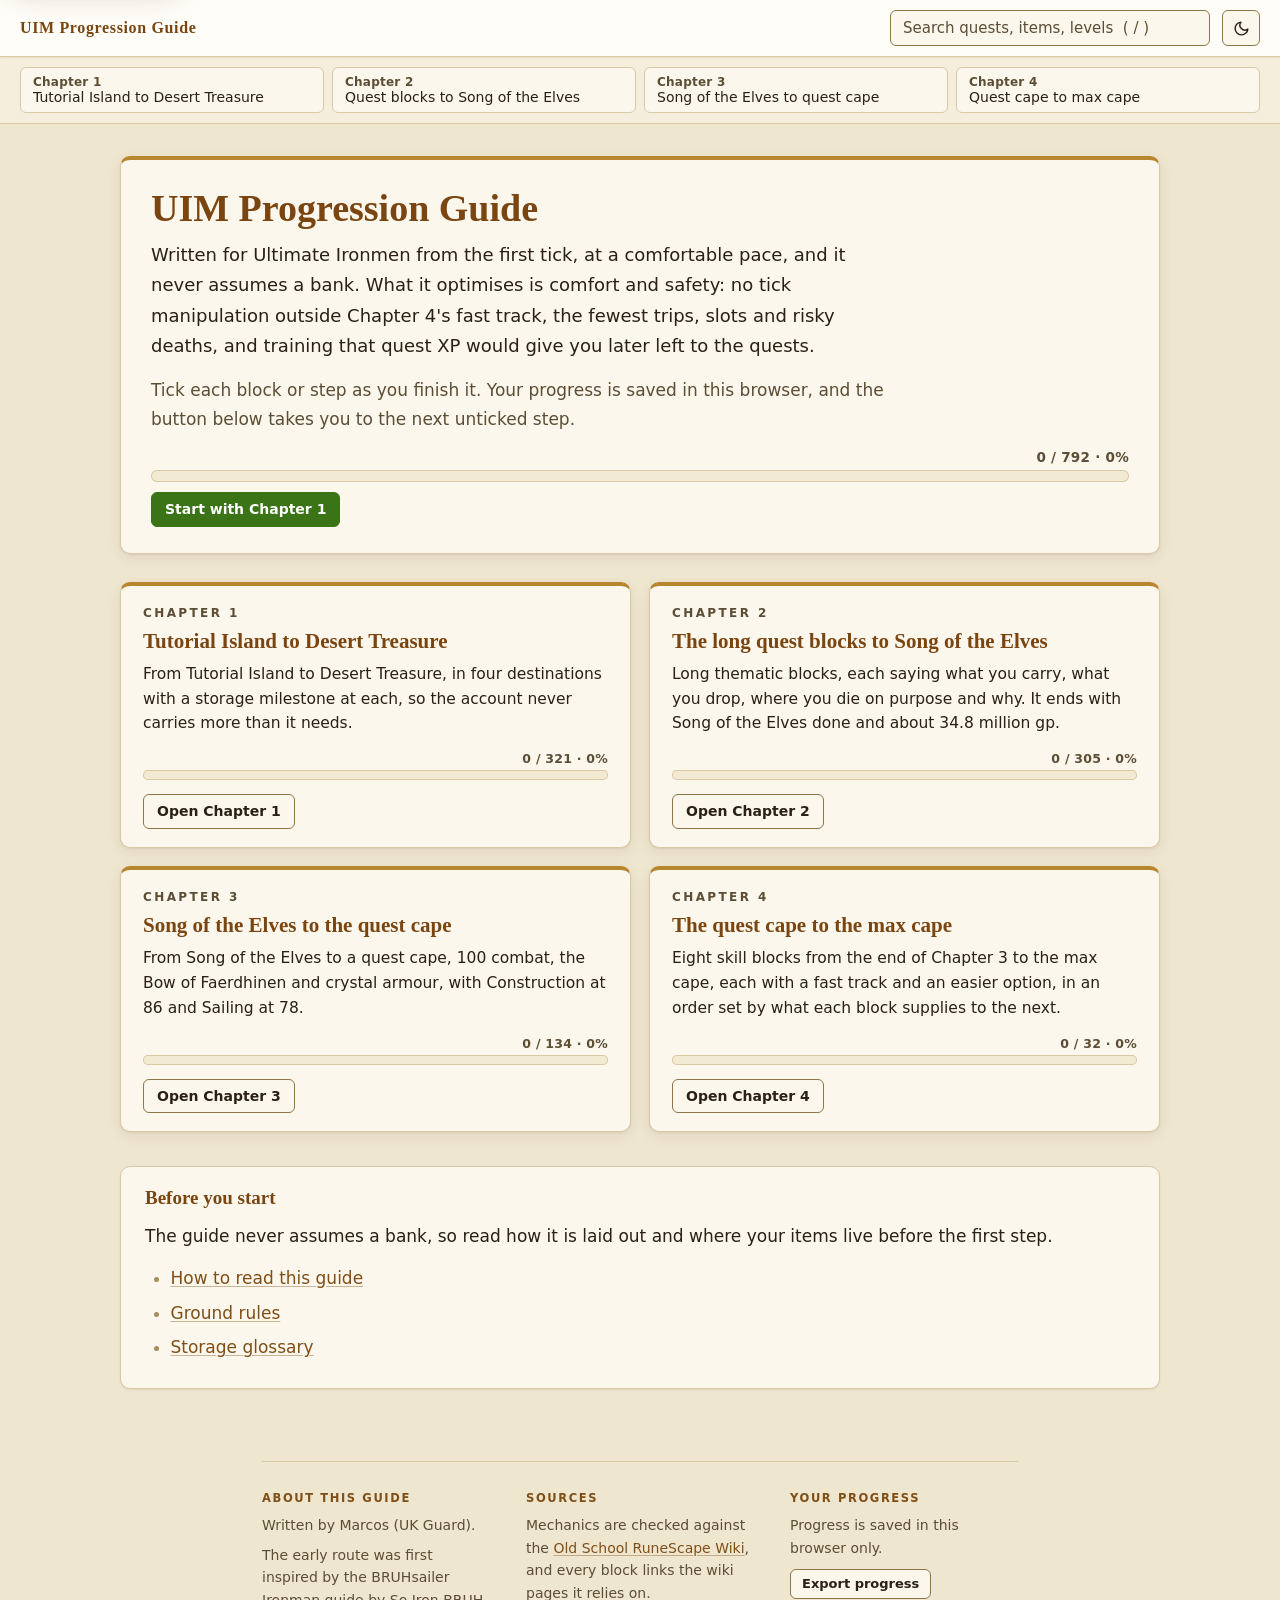
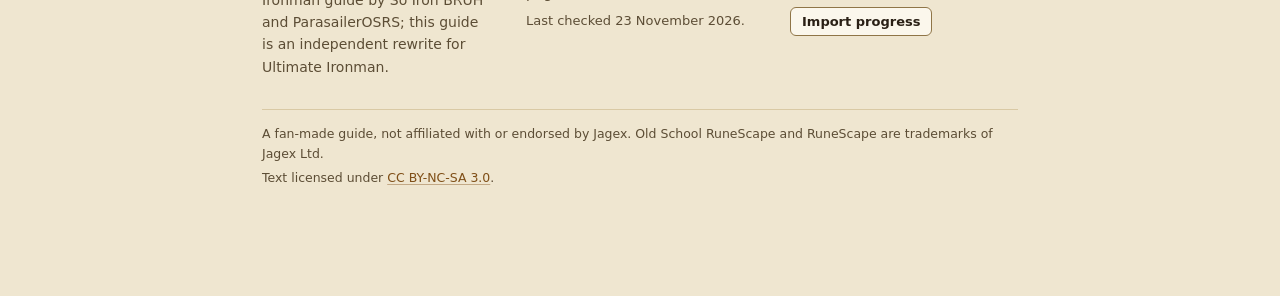
==== commit 7d379eab: "Add files via upload" ====
--- a/index.html
+++ b/index.html
@@ -67,7 +67,7 @@
   <p>From Song of the Elves to a quest cape, 100 combat, the Bow of Faerdhinen and crystal armour, with Construction at 86 and Sailing at 78.</p>
   <div class="xpbar"><span class="xpfill"></span><span class="xplabel"></span></div>
   <a class="btn" href="chapter-3.html">Open Chapter 3</a>
-</article><article class="chcard" data-ch="ch4" data-total="31">
+</article><article class="chcard" data-ch="ch4" data-total="32">
   <span class="kicker">Chapter 4</span>
   <h2>The quest cape to the max cape</h2>
   <p>Eight skill blocks from the end of Chapter 3 to the max cape, each with a fast track and an easier option, in an order set by what each block supplies to the next.</p>
